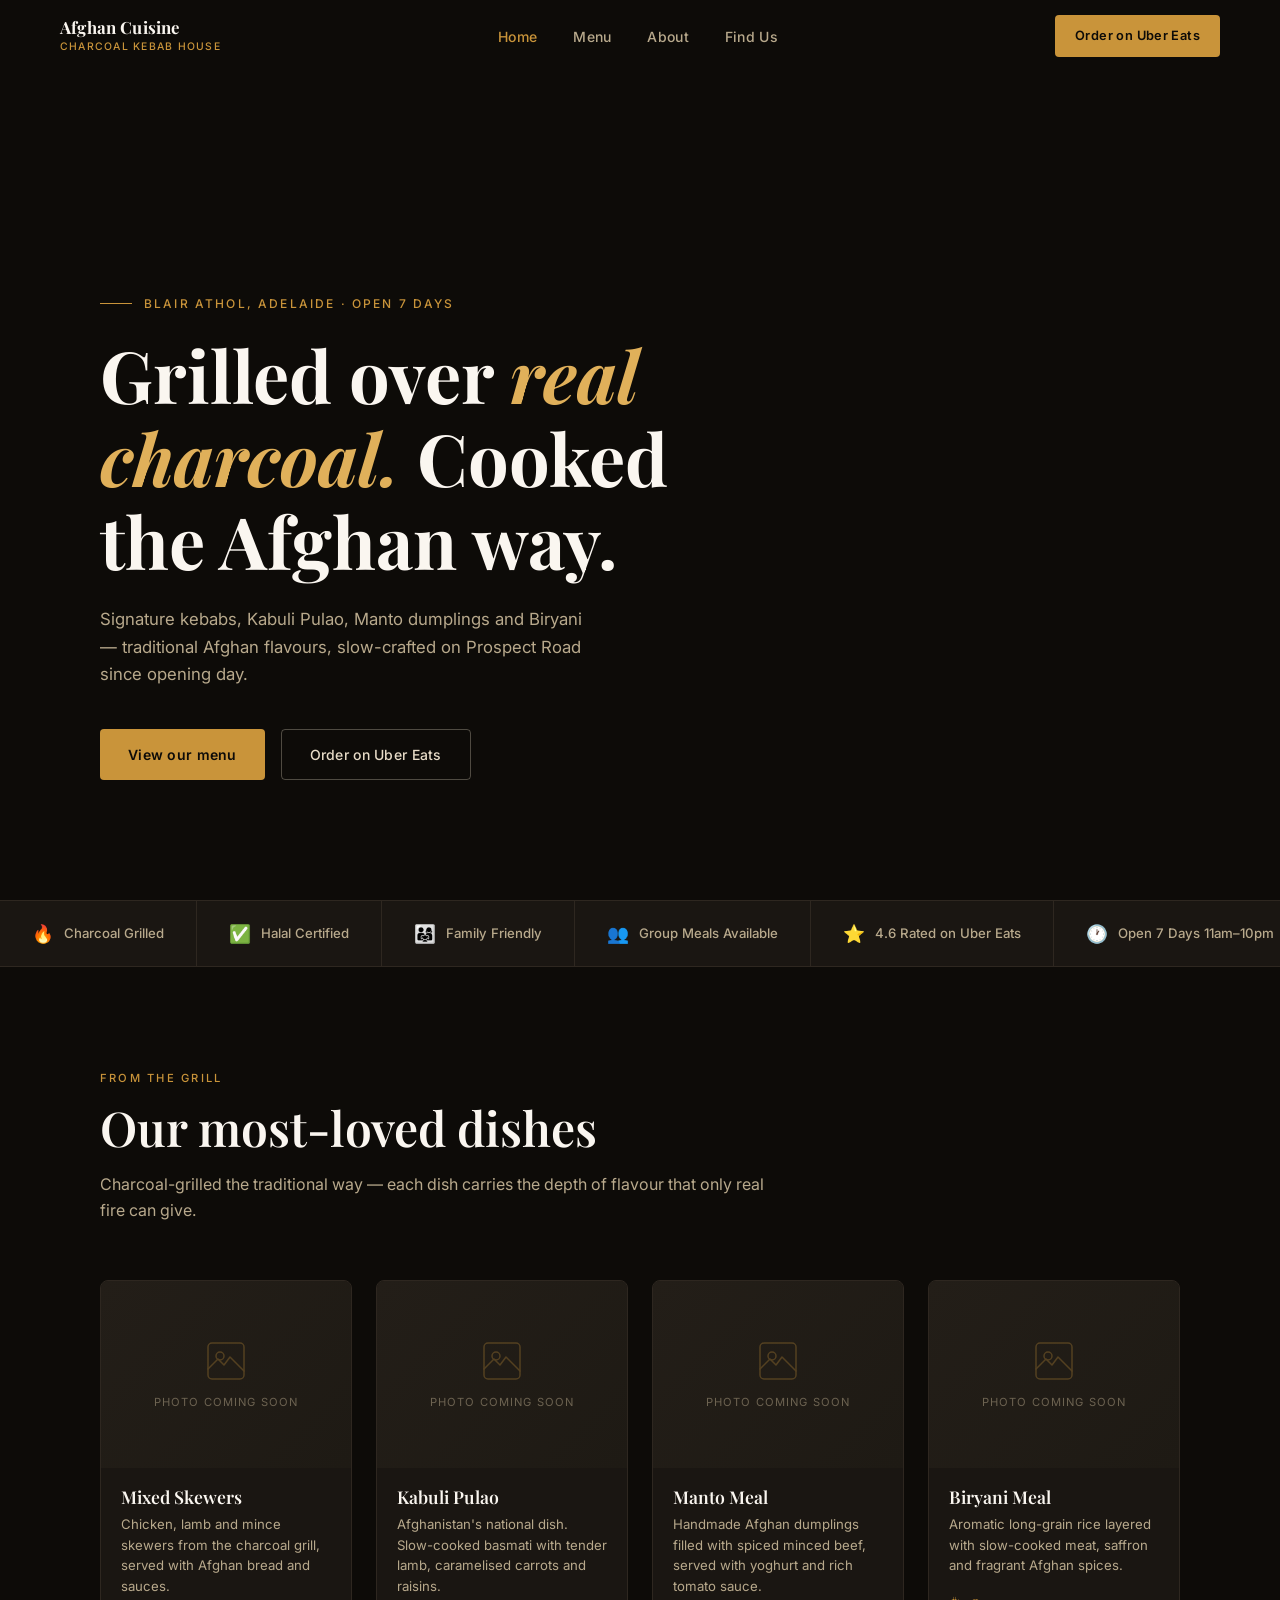
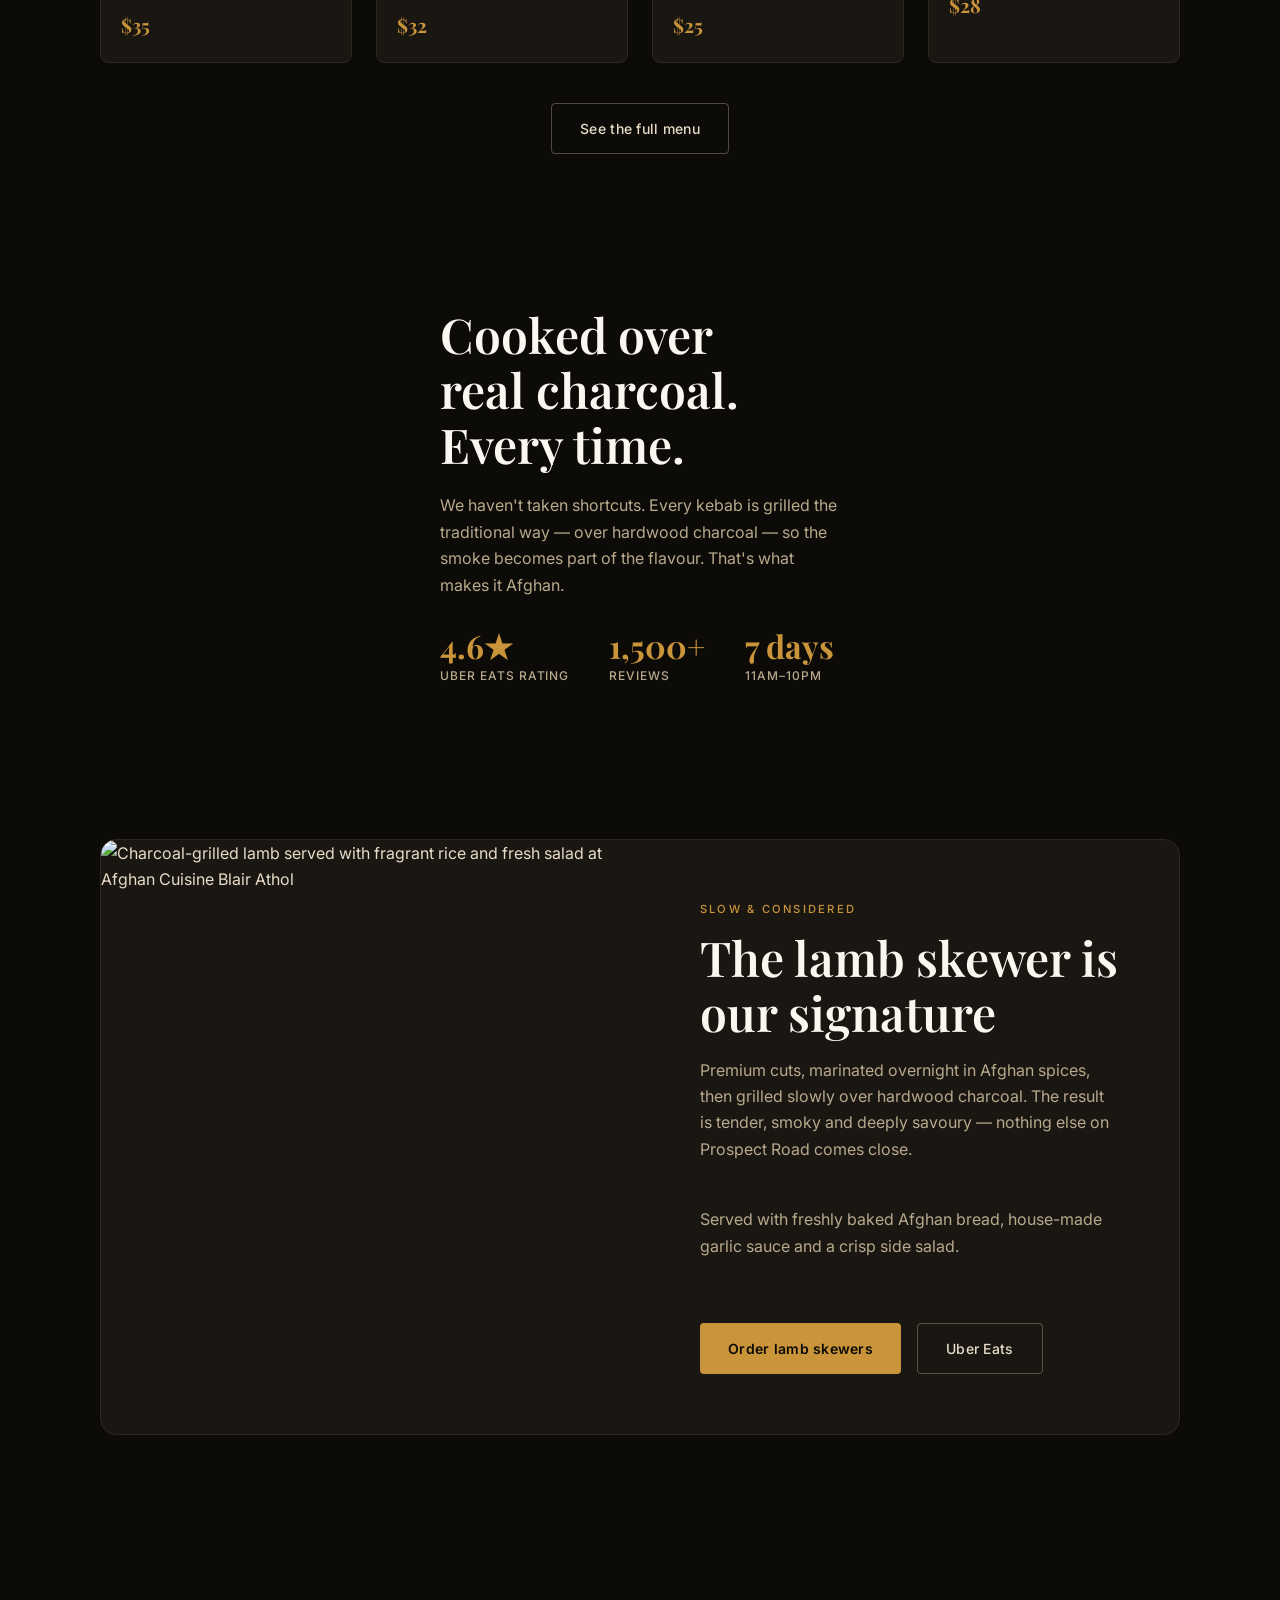
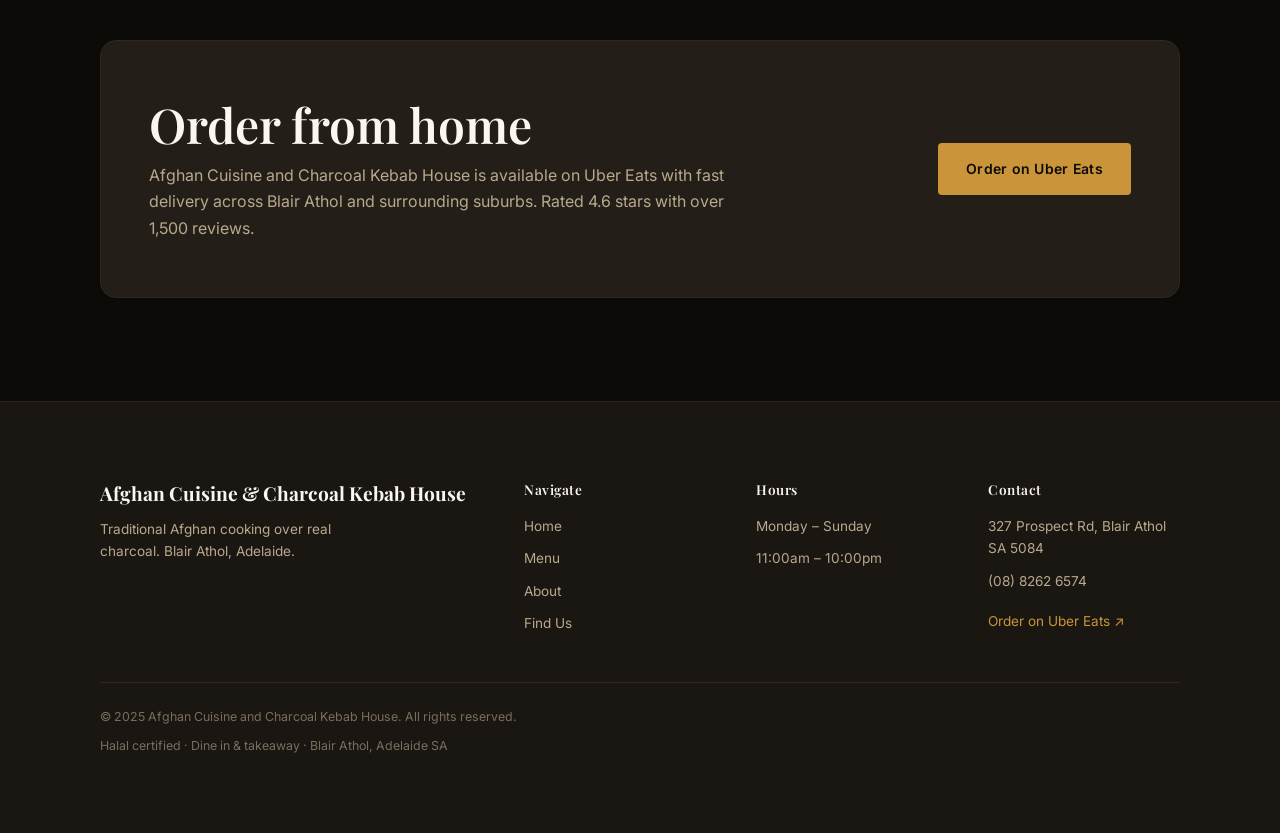
==== index.html @ 82bf2774 "added" ====
<!DOCTYPE html>
<html lang="en">
<head>
  <meta charset="UTF-8">
  <meta name="viewport" content="width=device-width, initial-scale=1, viewport-fit=cover">
  <title>Afghan Cuisine & Charcoal Kebab House | Blair Athol, Adelaide SA</title>
  <meta name="description" content="Authentic Afghan charcoal-grilled kebabs, Kabuli Pulao, Manto dumplings and Biryani in Blair Athol, Adelaide. Dine in, takeaway and Uber Eats. Open 7 days, 11am–10pm.">
  <link rel="canonical" href="https://afghankebabhouse.com.au/">

  <!-- Open Graph -->
  <meta property="og:type" content="website">
  <meta property="og:url" content="https://afghankebabhouse.com.au/">
  <meta property="og:title" content="Afghan Cuisine & Charcoal Kebab House | Blair Athol, Adelaide">
  <meta property="og:description" content="Authentic charcoal-grilled Afghan kebabs, Kabuli Pulao, Manto dumplings and Biryani. Rated 4.6★ on Uber Eats. Open 7 days.">
  <meta property="og:image" content="https://afghankebabhouse.com.au/assets/images/hero1.jpeg">

  <!-- JSON-LD Structured Data -->
  <script type="application/ld+json">
  {
    "@context": "https://schema.org",
    "@type": "Restaurant",
    "name": "Afghan Cuisine and Charcoal Kebab House",
    "address": {
      "@type": "PostalAddress",
      "streetAddress": "327 Prospect Rd",
      "addressLocality": "Blair Athol",
      "addressRegion": "SA",
      "postalCode": "5084",
      "addressCountry": "AU"
    },
    "telephone": "+61882626574",
    "url": "https://afghankebabhouse.com.au/",
    "servesCuisine": "Afghan",
    "priceRange": "$$",
    "openingHoursSpecification": [
      {
        "@type": "OpeningHoursSpecification",
        "dayOfWeek": ["Monday","Tuesday","Wednesday","Thursday","Friday","Saturday","Sunday"],
        "opens": "11:00",
        "closes": "22:00"
      }
    ],
    "menu": "https://afghankebabhouse.com.au/menu.html",
    "hasMenu": "https://afghankebabhouse.com.au/menu.html",
    "aggregateRating": {
      "@type": "AggregateRating",
      "ratingValue": "4.6",
      "reviewCount": "1500",
      "bestRating": "5"
    },
    "sameAs": ["https://www.ubereats.com/au/store/afghan-cuisine-and-charcoal-kebab-house/RWX0s6DjTACkVv3nphXjUA"]
  }
  </script>

  <link rel="stylesheet" href="assets/css/style.css">
  <link rel="icon" href="data:image/svg+xml,<svg xmlns='http://www.w3.org/2000/svg' viewBox='0 0 100 100'><text y='.9em' font-size='90'>🔥</text></svg>">
</head>
<body>

  <!-- Navigation -->
  <nav class="nav" role="navigation" aria-label="Main navigation">
    <a href="index.html" class="nav-logo" aria-label="Afghan Cuisine and Charcoal Kebab House — home">
      <span class="nav-logo-name">Afghan Cuisine</span>
      <span class="nav-logo-tag">Charcoal Kebab House</span>
    </a>
    <ul class="nav-links">
      <li><a href="index.html">Home</a></li>
      <li><a href="menu.html">Menu</a></li>
      <li><a href="about.html">About</a></li>
      <li><a href="contact.html">Find Us</a></li>
    </ul>
    <a href="https://www.ubereats.com/au/store/afghan-cuisine-and-charcoal-kebab-house/RWX0s6DjTACkVv3nphXjUA"
       target="_blank" rel="noopener noreferrer"
       class="nav-order-btn">Order on Uber Eats</a>
    <button class="nav-hamburger" aria-label="Open menu" aria-expanded="false">
      <span></span><span></span><span></span>
    </button>
  </nav>

  <!-- Mobile Menu -->
  <div class="nav-mobile" role="dialog" aria-label="Mobile navigation">
    <a href="index.html">Home</a>
    <a href="menu.html">Menu</a>
    <a href="about.html">About</a>
    <a href="contact.html">Find Us</a>
    <a href="https://www.ubereats.com/au/store/afghan-cuisine-and-charcoal-kebab-house/RWX0s6DjTACkVv3nphXjUA"
       target="_blank" rel="noopener noreferrer"
       class="mobile-order-btn">Order on Uber Eats</a>
  </div>

  <main>

    <!-- Hero -->
    <section class="hero" aria-label="Welcome to Afghan Cuisine and Charcoal Kebab House">
      <div class="hero-bg" role="img" aria-label="Overhead spread of Afghan dishes including kebabs, Kabuli Pulao and bread"></div>
      <div class="hero-overlay"></div>
      <div class="hero-content container">
        <p class="hero-eyebrow">Blair Athol, Adelaide · Open 7 Days</p>
        <h1>Grilled over <em>real charcoal.</em> Cooked the Afghan way.</h1>
        <p class="hero-sub">Signature kebabs, Kabuli Pulao, Manto dumplings and Biryani — traditional Afghan flavours, slow-crafted on Prospect Road since opening day.</p>
        <div class="hero-actions">
          <a href="menu.html" class="btn-primary">View our menu</a>
          <a href="https://www.ubereats.com/au/store/afghan-cuisine-and-charcoal-kebab-house/RWX0s6DjTACkVv3nphXjUA"
             target="_blank" rel="noopener noreferrer"
             class="btn-ghost">Order on Uber Eats</a>
        </div>
      </div>
    </section>

    <!-- Highlights Strip -->
    <div class="highlights" aria-label="Restaurant highlights">
      <div class="highlights-inner">
        <div class="highlight-item"><span class="emoji">🔥</span> Charcoal Grilled</div>
        <div class="highlight-item"><span class="emoji">✅</span> Halal Certified</div>
        <div class="highlight-item"><span class="emoji">👨‍👩‍👧</span> Family Friendly</div>
        <div class="highlight-item"><span class="emoji">👥</span> Group Meals Available</div>
        <div class="highlight-item"><span class="emoji">⭐</span> 4.6 Rated on Uber Eats</div>
        <div class="highlight-item"><span class="emoji">🕐</span> Open 7 Days 11am–10pm</div>
      </div>
    </div>

    <!-- Featured Dishes -->
    <section class="section" aria-labelledby="featured-heading">
      <div class="container">
        <div class="section-header">
          <span class="eyebrow">From the grill</span>
          <h2 id="featured-heading">Our most-loved dishes</h2>
          <p>Charcoal-grilled the traditional way — each dish carries the depth of flavour that only real fire can give.</p>
        </div>
        <div class="featured-grid">

          <article class="dish-card">
            <div class="dish-card-img">
              <img src="assets/images/menu/mixed-skewers.jpg"
                   alt="Mixed skewers of chicken, lamb and mince charcoal-grilled at Afghan Cuisine"
                   loading="lazy"
                   onerror="handleImgError(this)">
            </div>
            <div class="dish-card-body">
              <p class="dish-card-name">Mixed Skewers</p>
              <p class="dish-card-desc">Chicken, lamb and mince skewers from the charcoal grill, served with Afghan bread and sauces.</p>
              <p class="dish-card-price">$35</p>
            </div>
          </article>

          <article class="dish-card">
            <div class="dish-card-img">
              <img src="assets/images/menu/kabuli-pulao.jpg"
                   alt="Kabuli Pulao — Afghanistan's national dish with slow-cooked lamb and basmati rice"
                   loading="lazy"
                   onerror="handleImgError(this)">
            </div>
            <div class="dish-card-body">
              <p class="dish-card-name">Kabuli Pulao</p>
              <p class="dish-card-desc">Afghanistan's national dish. Slow-cooked basmati with tender lamb, caramelised carrots and raisins.</p>
              <p class="dish-card-price">$32</p>
            </div>
          </article>

          <article class="dish-card">
            <div class="dish-card-img">
              <img src="assets/images/menu/manto.jpg"
                   alt="Manto dumplings served with yoghurt and tomato sauce"
                   loading="lazy"
                   onerror="handleImgError(this)">
            </div>
            <div class="dish-card-body">
              <p class="dish-card-name">Manto Meal</p>
              <p class="dish-card-desc">Handmade Afghan dumplings filled with spiced minced beef, served with yoghurt and rich tomato sauce.</p>
              <p class="dish-card-price">$25</p>
            </div>
          </article>

          <article class="dish-card">
            <div class="dish-card-img">
              <img src="assets/images/menu/biryani.jpg"
                   alt="Afghan Biryani with saffron rice and slow-cooked meat"
                   loading="lazy"
                   onerror="handleImgError(this)">
            </div>
            <div class="dish-card-body">
              <p class="dish-card-name">Biryani Meal</p>
              <p class="dish-card-desc">Aromatic long-grain rice layered with slow-cooked meat, saffron and fragrant Afghan spices.</p>
              <p class="dish-card-price">$28</p>
            </div>
          </article>

        </div>

        <div style="margin-top: 40px; display: flex; justify-content: center;">
          <a href="menu.html" class="btn-ghost">See the full menu</a>
        </div>
      </div>
    </section>

    <!-- How We Cook — Charcoal Section -->
    <section class="charcoal-section" aria-labelledby="charcoal-heading">
      <div class="charcoal-bg" role="img" aria-label="Lamb and chicken skewers cooking over a glowing charcoal grill"></div>
      <div class="charcoal-overlay"></div>
      <div class="charcoal-content container">
        <h2 id="charcoal-heading">Cooked over<br>real charcoal.<br>Every time.</h2>
        <p>We haven't taken shortcuts. Every kebab is grilled the traditional way — over hardwood charcoal — so the smoke becomes part of the flavour. That's what makes it Afghan.</p>
        <div class="charcoal-stats">
          <div class="stat">
            <span class="stat-number">4.6★</span>
            <span class="stat-label">Uber Eats rating</span>
          </div>
          <div class="stat">
            <span class="stat-number">1,500+</span>
            <span class="stat-label">reviews</span>
          </div>
          <div class="stat">
            <span class="stat-number">7 days</span>
            <span class="stat-label">11am–10pm</span>
          </div>
        </div>
      </div>
    </section>

    <!-- Lamb Feature -->
    <section class="section" aria-labelledby="lamb-heading">
      <div class="container">
        <div class="lamb-split">
          <div class="lamb-split-img">
            <img src="assets/images/lamb-plate.jpg"
                 alt="Charcoal-grilled lamb served with fragrant rice and fresh salad at Afghan Cuisine Blair Athol"
                 loading="lazy"
                 onerror="handleImgError(this)">
          </div>
          <div class="lamb-split-text">
            <span class="eyebrow" style="font-size:0.7rem; letter-spacing:0.2em; color:var(--gold); text-transform:uppercase; font-weight:500; margin-bottom:12px; display:block;">Slow &amp; considered</span>
            <h2 id="lamb-heading">The lamb skewer is our signature</h2>
            <p>Premium cuts, marinated overnight in Afghan spices, then grilled slowly over hardwood charcoal. The result is tender, smoky and deeply savoury — nothing else on Prospect Road comes close.</p>
            <p style="margin-top: 12px;">Served with freshly baked Afghan bread, house-made garlic sauce and a crisp side salad.</p>
            <div style="margin-top: 32px; display: flex; gap: 16px; flex-wrap: wrap;">
              <a href="menu.html" class="btn-primary">Order lamb skewers</a>
              <a href="https://www.ubereats.com/au/store/afghan-cuisine-and-charcoal-kebab-house/RWX0s6DjTACkVv3nphXjUA"
                 target="_blank" rel="noopener noreferrer"
                 class="btn-ghost">Uber Eats</a>
            </div>
          </div>
        </div>
      </div>
    </section>

    <!-- Uber Eats CTA -->
    <section class="section" aria-label="Order online">
      <div class="container">
        <div class="uber-banner">
          <div class="uber-banner-text">
            <h2>Order from home</h2>
            <p>Afghan Cuisine and Charcoal Kebab House is available on Uber Eats with fast delivery across Blair Athol and surrounding suburbs. Rated 4.6 stars with over 1,500 reviews.</p>
          </div>
          <a href="https://www.ubereats.com/au/store/afghan-cuisine-and-charcoal-kebab-house/RWX0s6DjTACkVv3nphXjUA"
             target="_blank" rel="noopener noreferrer"
             class="btn-primary" style="flex-shrink: 0;">
            Order on Uber Eats
          </a>
        </div>
      </div>
    </section>

  </main>

  <!-- Footer -->
  <footer class="footer">
    <div class="container">
      <div class="footer-grid">
        <div>
          <p class="footer-brand-name">Afghan Cuisine &amp; Charcoal Kebab House</p>
          <p class="footer-brand-desc">Traditional Afghan cooking over real charcoal. Blair Athol, Adelaide.</p>
        </div>
        <div>
          <p class="footer-heading">Navigate</p>
          <ul class="footer-list">
            <li><a href="index.html">Home</a></li>
            <li><a href="menu.html">Menu</a></li>
            <li><a href="about.html">About</a></li>
            <li><a href="contact.html">Find Us</a></li>
          </ul>
        </div>
        <div>
          <p class="footer-heading">Hours</p>
          <ul class="footer-list">
            <li>Monday – Sunday</li>
            <li>11:00am – 10:00pm</li>
          </ul>
        </div>
        <div>
          <p class="footer-heading">Contact</p>
          <ul class="footer-list">
            <li>327 Prospect Rd, Blair Athol SA 5084</li>
            <li><a href="tel:+61882626574">(08) 8262 6574</a></li>
            <li style="margin-top: 8px;"><a href="https://www.ubereats.com/au/store/afghan-cuisine-and-charcoal-kebab-house/RWX0s6DjTACkVv3nphXjUA" target="_blank" rel="noopener noreferrer" style="color: var(--gold);">Order on Uber Eats ↗</a></li>
          </ul>
        </div>
      </div>
      <div class="footer-bottom">
        <p>© 2025 Afghan Cuisine and Charcoal Kebab House. All rights reserved.</p>
        <p>Halal certified · Dine in &amp; takeaway · Blair Athol, Adelaide SA</p>
      </div>
    </div>
  </footer>

  <script src="assets/js/main.js"></script>
</body>
</html>
---- assets/css/style.css ----
/* ============================================================
   Afghan Cuisine & Charcoal Kebab House — Main Stylesheet
   Design: Dark moody premium Afghan aesthetic
   Palette: Slate-black #0D0B08 | Parchment #E8DCC8 | Gold #C9943A | Ember #8B2E12
   Type: Playfair Display (headings) | Inter (body)
   ============================================================ */

@import url('https://fonts.googleapis.com/css2?family=Playfair+Display:ital,wght@0,400;0,600;0,700;1,400;1,600&family=Inter:wght@300;400;500;600&display=swap');

/* ─── Reset & Custom Properties ─── */
*, *::before, *::after {
  box-sizing: border-box;
  margin: 0;
  padding: 0;
}

:root {
  --black:      #0D0B08;
  --charcoal:   #1A1612;
  --surface:    #231E18;
  --border:     #2E2720;
  --parchment:  #E8DCC8;
  --parchment-dim: #B8A98C;
  --gold:       #C9943A;
  --gold-light: #E0B05A;
  --ember:      #8B2E12;
  --white:      #FAF6F0;

  --font-display: 'Playfair Display', Georgia, serif;
  --font-body:    'Inter', system-ui, sans-serif;

  --radius-sm: 4px;
  --radius-md: 8px;
  --radius-lg: 16px;

  --transition: 0.25s ease;
  --max-width: 1200px;
  --section-pad: clamp(60px, 8vw, 120px);
}

html {
  scroll-behavior: smooth;
}

body {
  background-color: var(--black);
  color: var(--parchment);
  font-family: var(--font-body);
  font-weight: 400;
  font-size: 16px;
  line-height: 1.65;
  -webkit-font-smoothing: antialiased;
  overflow-x: hidden;
}

img {
  max-width: 100%;
  display: block;
}

a {
  color: inherit;
  text-decoration: none;
}

/* ─── Typography Scale ─── */
h1, h2, h3, h4 {
  font-family: var(--font-display);
  line-height: 1.15;
  color: var(--white);
}

h1 { font-size: clamp(2.4rem, 6vw, 4.5rem); font-weight: 700; }
h2 { font-size: clamp(1.8rem, 4vw, 3rem);   font-weight: 600; }
h3 { font-size: clamp(1.25rem, 2.5vw, 1.75rem); font-weight: 600; }
h4 { font-size: 1.1rem; font-weight: 600; }

p {
  max-width: 68ch;
  color: var(--parchment-dim);
}

/* ─── Layout Utilities ─── */
.container {
  width: 100%;
  max-width: var(--max-width);
  margin-inline: auto;
  padding-inline: clamp(20px, 5vw, 60px);
}

.section {
  padding-block: var(--section-pad);
}

/* ─── Navigation ─── */
.nav {
  position: fixed;
  top: 0;
  left: 0;
  right: 0;
  z-index: 100;
  padding: 0 clamp(20px, 5vw, 60px);
  display: flex;
  align-items: center;
  justify-content: space-between;
  height: 72px;
  transition: background var(--transition), box-shadow var(--transition);
}

.nav.scrolled {
  background: rgba(13, 11, 8, 0.97);
  box-shadow: 0 1px 0 var(--border);
  backdrop-filter: blur(12px);
}

.nav-logo {
  display: flex;
  flex-direction: column;
  gap: 1px;
}

.nav-logo-name {
  font-family: var(--font-display);
  font-size: 1.05rem;
  font-weight: 700;
  color: var(--white);
  letter-spacing: 0.01em;
  line-height: 1.2;
}

.nav-logo-tag {
  font-size: 0.65rem;
  font-weight: 500;
  color: var(--gold);
  letter-spacing: 0.12em;
  text-transform: uppercase;
}

.nav-links {
  display: none;
  list-style: none;
  gap: 36px;
  align-items: center;
}

.nav-links a {
  font-size: 0.875rem;
  font-weight: 500;
  color: var(--parchment-dim);
  transition: color var(--transition);
  letter-spacing: 0.02em;
}

.nav-links a:hover,
.nav-links a.active {
  color: var(--gold);
}

.nav-order-btn {
  display: none;
  background: var(--gold);
  color: var(--black);
  font-size: 0.8rem;
  font-weight: 600;
  padding: 10px 20px;
  border-radius: var(--radius-sm);
  letter-spacing: 0.03em;
  transition: background var(--transition);
  white-space: nowrap;
}

.nav-order-btn:hover {
  background: var(--gold-light);
}

.nav-hamburger {
  background: none;
  border: none;
  cursor: pointer;
  padding: 8px;
  display: flex;
  flex-direction: column;
  gap: 5px;
}

.nav-hamburger span {
  display: block;
  width: 24px;
  height: 2px;
  background: var(--parchment);
  transition: var(--transition);
}

/* Mobile menu */
.nav-mobile {
  display: none;
  position: fixed;
  inset: 72px 0 0 0;
  background: rgba(13, 11, 8, 0.99);
  z-index: 99;
  padding: 40px clamp(20px, 5vw, 60px);
  flex-direction: column;
  gap: 24px;
}

.nav-mobile.open {
  display: flex;
}

.nav-mobile a {
  font-family: var(--font-display);
  font-size: 2rem;
  font-weight: 600;
  color: var(--parchment);
  transition: color var(--transition);
}

.nav-mobile a:hover {
  color: var(--gold);
}

.nav-mobile .mobile-order-btn {
  display: inline-block;
  margin-top: 16px;
  background: var(--gold);
  color: var(--black);
  font-family: var(--font-body);
  font-size: 0.9rem;
  font-weight: 600;
  padding: 14px 28px;
  border-radius: var(--radius-sm);
  text-align: center;
}

@media (min-width: 768px) {
  .nav-links { display: flex; }
  .nav-order-btn { display: inline-block; }
  .nav-hamburger { display: none; }
}

/* ─── Hero ─── */
.hero {
  position: relative;
  min-height: 100svh;
  display: flex;
  align-items: flex-end;
  overflow: hidden;
}

.hero-bg {
  position: absolute;
  inset: 0;
  background-image: url('../images/hero1.jpeg');
  background-size: cover;
  background-position: center;
  transform: scale(1.05);
  transition: transform 8s ease;
}

.hero.loaded .hero-bg {
  transform: scale(1);
}

.hero-overlay {
  position: absolute;
  inset: 0;
  background: linear-gradient(
    to top,
    rgba(13, 11, 8, 0.92) 0%,
    rgba(13, 11, 8, 0.55) 45%,
    rgba(13, 11, 8, 0.2) 100%
  );
}

.hero-content {
  position: relative;
  z-index: 2;
  padding: clamp(60px, 10vw, 120px) clamp(20px, 5vw, 60px);
  max-width: var(--max-width);
  width: 100%;
  margin-inline: auto;
}

.hero-eyebrow {
  font-size: 0.75rem;
  font-weight: 500;
  letter-spacing: 0.18em;
  color: var(--gold);
  text-transform: uppercase;
  margin-bottom: 20px;
  display: flex;
  align-items: center;
  gap: 12px;
}

.hero-eyebrow::before {
  content: '';
  display: block;
  width: 32px;
  height: 1px;
  background: var(--gold);
}

.hero h1 {
  max-width: 14ch;
  margin-bottom: 24px;
}

.hero h1 em {
  font-style: italic;
  color: var(--gold-light);
}

.hero-sub {
  font-size: 1.05rem;
  color: var(--parchment-dim);
  max-width: 44ch;
  margin-bottom: 40px;
}

.hero-actions {
  display: flex;
  flex-wrap: wrap;
  gap: 16px;
  align-items: center;
}

/* ─── Buttons ─── */
.btn-primary {
  display: inline-flex;
  align-items: center;
  gap: 8px;
  background: var(--gold);
  color: var(--black);
  font-family: var(--font-body);
  font-size: 0.875rem;
  font-weight: 600;
  padding: 14px 28px;
  border-radius: var(--radius-sm);
  min-height: 48px;
  transition: background var(--transition), transform 0.15s ease;
  letter-spacing: 0.02em;
  border: none;
  cursor: pointer;
}

.btn-primary:hover {
  background: var(--gold-light);
  transform: translateY(-1px);
}

.btn-ghost {
  display: inline-flex;
  align-items: center;
  gap: 8px;
  background: transparent;
  color: var(--parchment);
  font-family: var(--font-body);
  font-size: 0.875rem;
  font-weight: 500;
  padding: 13px 28px;
  border-radius: var(--radius-sm);
  border: 1px solid rgba(232, 220, 200, 0.3);
  min-height: 48px;
  transition: border-color var(--transition), color var(--transition);
  letter-spacing: 0.02em;
  cursor: pointer;
}

.btn-ghost:hover {
  border-color: var(--gold);
  color: var(--gold);
}

/* ─── Highlights Strip ─── */
.highlights {
  background: var(--charcoal);
  border-top: 1px solid var(--border);
  border-bottom: 1px solid var(--border);
  overflow: hidden;
}

.highlights-inner {
  display: flex;
  overflow-x: auto;
  scrollbar-width: none;
  gap: 0;
}

.highlights-inner::-webkit-scrollbar { display: none; }

.highlight-item {
  flex: 0 0 auto;
  display: flex;
  align-items: center;
  gap: 10px;
  padding: 18px 32px;
  font-size: 0.825rem;
  font-weight: 500;
  color: var(--parchment-dim);
  border-right: 1px solid var(--border);
  white-space: nowrap;
}

.highlight-item:last-child { border-right: none; }

.highlight-item .emoji { font-size: 1.1rem; }

/* ─── Featured Section ─── */
.featured-grid {
  display: grid;
  gap: 24px;
  grid-template-columns: 1fr;
}

.section-header {
  margin-bottom: clamp(32px, 5vw, 56px);
}

.section-header .eyebrow {
  font-size: 0.7rem;
  letter-spacing: 0.2em;
  color: var(--gold);
  text-transform: uppercase;
  font-weight: 500;
  margin-bottom: 12px;
  display: block;
}

.section-header h2 {
  margin-bottom: 16px;
}

.section-header p {
  font-size: 1rem;
}

@media (min-width: 640px) {
  .featured-grid { grid-template-columns: 1fr 1fr; }
}

@media (min-width: 1024px) {
  .featured-grid { grid-template-columns: repeat(4, 1fr); }
}

/* ─── Dish Card ─── */
.dish-card {
  background: var(--charcoal);
  border: 1px solid var(--border);
  border-radius: var(--radius-md);
  overflow: hidden;
  transition: transform var(--transition), border-color var(--transition);
}

.dish-card:hover {
  transform: translateY(-3px);
  border-color: rgba(201, 148, 58, 0.4);
}

.dish-card-img {
  aspect-ratio: 4/3;
  overflow: hidden;
  background: var(--surface);
  position: relative;
}

.dish-card-img img {
  width: 100%;
  height: 100%;
  object-fit: cover;
  transition: transform 0.4s ease;
}

.dish-card:hover .dish-card-img img {
  transform: scale(1.04);
}

.dish-card-placeholder {
  width: 100%;
  height: 100%;
  display: flex;
  flex-direction: column;
  align-items: center;
  justify-content: center;
  gap: 8px;
  background: linear-gradient(135deg, var(--surface) 0%, #1e1a14 100%);
}

.dish-card-placeholder svg {
  opacity: 0.3;
}

.dish-card-placeholder span {
  font-size: 0.7rem;
  color: var(--parchment-dim);
  opacity: 0.5;
  letter-spacing: 0.1em;
  text-transform: uppercase;
}

.dish-card-body {
  padding: 18px 20px 20px;
}

.dish-card-name {
  font-family: var(--font-display);
  font-size: 1.1rem;
  font-weight: 600;
  color: var(--white);
  margin-bottom: 6px;
  line-height: 1.25;
}

.dish-card-desc {
  font-size: 0.825rem;
  color: var(--parchment-dim);
  line-height: 1.55;
  margin-bottom: 14px;
  max-width: none;
}

.dish-card-price {
  font-family: var(--font-display);
  font-size: 1.2rem;
  font-weight: 700;
  color: var(--gold);
}

/* ─── Charcoal / How We Cook Section ─── */
.charcoal-section {
  position: relative;
  overflow: hidden;
  min-height: 480px;
  display: flex;
  align-items: center;
}

.charcoal-bg {
  position: absolute;
  inset: 0;
  background-image: url('../images/kebabs-charcoal.jpg');
  background-size: cover;
  background-position: center 30%;
}

.charcoal-overlay {
  position: absolute;
  inset: 0;
  background: linear-gradient(
    to right,
    rgba(13, 11, 8, 0.94) 0%,
    rgba(13, 11, 8, 0.75) 50%,
    rgba(13, 11, 8, 0.2) 100%
  );
}

.charcoal-content {
  position: relative;
  z-index: 2;
  max-width: 520px;
}

.charcoal-content h2 {
  margin-bottom: 20px;
}

.charcoal-content p {
  margin-bottom: 32px;
  font-size: 1rem;
}

.charcoal-stats {
  display: flex;
  gap: 40px;
  flex-wrap: wrap;
}

.stat {
  display: flex;
  flex-direction: column;
  gap: 4px;
}

.stat-number {
  font-family: var(--font-display);
  font-size: 2rem;
  font-weight: 700;
  color: var(--gold);
  line-height: 1;
}

.stat-label {
  font-size: 0.75rem;
  color: var(--parchment-dim);
  letter-spacing: 0.08em;
  text-transform: uppercase;
  font-weight: 500;
}

/* ─── Lamb Feature / Split ─── */
.lamb-split {
  display: grid;
  gap: 0;
  grid-template-columns: 1fr;
  background: var(--charcoal);
  border: 1px solid var(--border);
  border-radius: var(--radius-lg);
  overflow: hidden;
}

.lamb-split-img {
  aspect-ratio: 16/9;
  overflow: hidden;
}

.lamb-split-img img {
  width: 100%;
  height: 100%;
  object-fit: cover;
}

.lamb-split-text {
  padding: clamp(32px, 5vw, 60px);
  display: flex;
  flex-direction: column;
  justify-content: center;
}

.lamb-split-text h2 {
  margin-bottom: 16px;
}

.lamb-split-text p {
  margin-bottom: 32px;
  font-size: 1rem;
}

@media (min-width: 900px) {
  .lamb-split {
    grid-template-columns: 1fr 1fr;
  }
  .lamb-split-img {
    aspect-ratio: auto;
    min-height: 480px;
  }
}

/* ─── Uber Eats CTA Banner ─── */
.uber-banner {
  background: var(--surface);
  border: 1px solid var(--border);
  border-radius: var(--radius-lg);
  padding: clamp(32px, 5vw, 56px) clamp(24px, 4vw, 48px);
  display: flex;
  flex-direction: column;
  align-items: flex-start;
  gap: 24px;
}

.uber-banner-text h2 {
  margin-bottom: 10px;
}

.uber-banner-text p {
  font-size: 1rem;
}

@media (min-width: 768px) {
  .uber-banner {
    flex-direction: row;
    align-items: center;
    justify-content: space-between;
  }
  .uber-banner-text {
    max-width: 60%;
  }
}

/* ─── Footer ─── */
.footer {
  background: var(--charcoal);
  border-top: 1px solid var(--border);
  padding-block: clamp(48px, 6vw, 80px);
}

.footer-grid {
  display: grid;
  gap: 40px;
  grid-template-columns: 1fr;
}

.footer-brand-name {
  font-family: var(--font-display);
  font-size: 1.2rem;
  font-weight: 700;
  color: var(--white);
  margin-bottom: 8px;
}

.footer-brand-desc {
  font-size: 0.85rem;
  color: var(--parchment-dim);
  max-width: 28ch;
}

.footer-heading {
  font-family: var(--font-display);
  font-size: 0.85rem;
  font-weight: 600;
  color: var(--white);
  margin-bottom: 14px;
  letter-spacing: 0.04em;
}

.footer-list {
  list-style: none;
  display: flex;
  flex-direction: column;
  gap: 10px;
}

.footer-list a,
.footer-list li {
  font-size: 0.85rem;
  color: var(--parchment-dim);
  transition: color var(--transition);
}

.footer-list a:hover {
  color: var(--gold);
}

.footer-bottom {
  margin-top: 48px;
  padding-top: 24px;
  border-top: 1px solid var(--border);
  display: flex;
  flex-direction: column;
  gap: 8px;
}

.footer-bottom p {
  font-size: 0.775rem;
  color: var(--parchment-dim);
  opacity: 0.6;
  max-width: none;
}

@media (min-width: 640px) {
  .footer-grid { grid-template-columns: 1fr 1fr; }
}

@media (min-width: 1024px) {
  .footer-grid { grid-template-columns: 2fr 1fr 1fr 1fr; }
}

/* ─── Menu Page ─── */
.menu-hero {
  padding-top: 72px;
  min-height: 260px;
  background: var(--charcoal);
  border-bottom: 1px solid var(--border);
  display: flex;
  align-items: flex-end;
}

.menu-hero-content {
  padding-bottom: 40px;
}

.menu-hero-content .eyebrow {
  display: block;
  font-size: 0.7rem;
  letter-spacing: 0.2em;
  color: var(--gold);
  text-transform: uppercase;
  font-weight: 500;
  margin-bottom: 10px;
}

/* Tab bar */
.tab-bar {
  background: var(--charcoal);
  border-bottom: 1px solid var(--border);
  position: sticky;
  top: 72px;
  z-index: 50;
}

.tab-bar-inner {
  display: flex;
  overflow-x: auto;
  scrollbar-width: none;
  gap: 0;
}

.tab-bar-inner::-webkit-scrollbar { display: none; }

.tab-btn {
  flex: 0 0 auto;
  padding: 16px 24px;
  font-family: var(--font-body);
  font-size: 0.85rem;
  font-weight: 500;
  color: var(--parchment-dim);
  background: none;
  border: none;
  border-bottom: 2px solid transparent;
  cursor: pointer;
  transition: color var(--transition), border-color var(--transition);
  white-space: nowrap;
  min-height: 52px;
}

.tab-btn:hover {
  color: var(--parchment);
}

.tab-btn.active {
  color: var(--gold);
  border-bottom-color: var(--gold);
}

/* Menu grid */
.menu-section {
  padding-block: clamp(40px, 6vw, 80px);
}

.menu-category {
  display: none;
}

.menu-category.active {
  display: block;
}

.menu-category-header {
  margin-bottom: 32px;
}

.menu-category-header h2 {
  font-size: clamp(1.6rem, 3vw, 2.2rem);
  margin-bottom: 8px;
}

.menu-category-header p {
  font-size: 0.9rem;
}

.menu-grid {
  display: grid;
  gap: 20px;
  grid-template-columns: 1fr;
}

@media (min-width: 640px) {
  .menu-grid { grid-template-columns: 1fr 1fr; }
}

@media (min-width: 1024px) {
  .menu-grid { grid-template-columns: repeat(3, 1fr); }
}

/* ─── About Page ─── */
.about-hero {
  padding-top: 72px;
  position: relative;
  min-height: 480px;
  display: flex;
  align-items: flex-end;
  overflow: hidden;
}

.about-hero-bg {
  position: absolute;
  inset: 0;
  background-image: url('../images/restaurant-interior.jpg');
  background-size: cover;
  background-position: center;
}

.about-hero-overlay {
  position: absolute;
  inset: 0;
  background: linear-gradient(to top, rgba(13,11,8,0.95) 0%, rgba(13,11,8,0.4) 100%);
}

.about-hero-content {
  position: relative;
  z-index: 2;
  padding-bottom: 60px;
}

.about-content {
  display: grid;
  gap: clamp(40px, 6vw, 80px);
  grid-template-columns: 1fr;
}

.about-lead {
  font-family: var(--font-display);
  font-size: clamp(1.2rem, 2.5vw, 1.6rem);
  font-style: italic;
  color: var(--parchment);
  max-width: 52ch;
  line-height: 1.5;
  margin-bottom: 24px;
}

.about-body p {
  font-size: 1rem;
  margin-bottom: 20px;
  max-width: 64ch;
}

.about-badges {
  display: flex;
  flex-wrap: wrap;
  gap: 12px;
  margin-top: 32px;
}

.badge {
  background: var(--surface);
  border: 1px solid var(--border);
  border-radius: 100px;
  padding: 8px 18px;
  font-size: 0.8rem;
  font-weight: 500;
  color: var(--parchment-dim);
}

.about-sidebar {
  background: var(--charcoal);
  border: 1px solid var(--border);
  border-radius: var(--radius-lg);
  padding: clamp(24px, 4vw, 40px);
  height: fit-content;
}

.about-sidebar h3 {
  font-size: 1.15rem;
  margin-bottom: 20px;
  padding-bottom: 16px;
  border-bottom: 1px solid var(--border);
}

.about-detail {
  display: flex;
  flex-direction: column;
  gap: 16px;
}

.about-detail-item {
  display: flex;
  gap: 14px;
}

.about-detail-icon {
  flex: 0 0 20px;
  color: var(--gold);
  margin-top: 2px;
}

.about-detail-text strong {
  display: block;
  font-size: 0.8rem;
  font-weight: 600;
  color: var(--white);
  margin-bottom: 2px;
  letter-spacing: 0.05em;
  text-transform: uppercase;
}

.about-detail-text span {
  font-size: 0.875rem;
  color: var(--parchment-dim);
}

@media (min-width: 900px) {
  .about-content { grid-template-columns: 3fr 2fr; }
}

/* ─── Contact Page ─── */
.contact-grid {
  display: grid;
  gap: clamp(40px, 6vw, 80px);
  grid-template-columns: 1fr;
}

.contact-info h2 {
  margin-bottom: 24px;
}

.contact-detail-list {
  display: flex;
  flex-direction: column;
  gap: 28px;
  margin-bottom: 40px;
}

.contact-detail {
  display: flex;
  gap: 16px;
}

.contact-detail-icon {
  flex: 0 0 44px;
  height: 44px;
  background: var(--surface);
  border: 1px solid var(--border);
  border-radius: var(--radius-md);
  display: flex;
  align-items: center;
  justify-content: center;
  color: var(--gold);
}

.contact-detail-body strong {
  display: block;
  font-size: 0.8rem;
  font-weight: 600;
  color: var(--parchment-dim);
  letter-spacing: 0.08em;
  text-transform: uppercase;
  margin-bottom: 4px;
}

.contact-detail-body p,
.contact-detail-body a {
  font-size: 1rem;
  color: var(--white);
  max-width: none;
  transition: color var(--transition);
}

.contact-detail-body a:hover {
  color: var(--gold);
}

.map-container {
  border-radius: var(--radius-lg);
  overflow: hidden;
  border: 1px solid var(--border);
  aspect-ratio: 16/10;
}

.map-container iframe {
  width: 100%;
  height: 100%;
  display: block;
}

.hours-table {
  width: 100%;
  border-collapse: collapse;
  margin-top: 8px;
}

.hours-table td {
  padding: 6px 0;
  font-size: 0.875rem;
  color: var(--parchment-dim);
  border-bottom: 1px solid rgba(46, 39, 32, 0.5);
}

.hours-table td:first-child {
  color: var(--white);
  font-weight: 500;
  padding-right: 24px;
}

@media (min-width: 900px) {
  .contact-grid { grid-template-columns: 1fr 1fr; }
}

/* ─── Loading state ─── */
.menu-loading {
  text-align: center;
  padding: 60px 20px;
  color: var(--parchment-dim);
  font-size: 0.9rem;
}

/* ─── Scrollbar ─── */
::-webkit-scrollbar { width: 6px; }
::-webkit-scrollbar-track { background: var(--black); }
::-webkit-scrollbar-thumb { background: var(--border); border-radius: 3px; }

/* ─── Focus ─── */
:focus-visible {
  outline: 2px solid var(--gold);
  outline-offset: 3px;
  border-radius: 2px;
}

/* ─── Reduced motion ─── */
@media (prefers-reduced-motion: reduce) {
  *, *::before, *::after {
    animation-duration: 0.01ms !important;
    transition-duration: 0.01ms !important;
  }
  .hero-bg { transform: scale(1); }
}
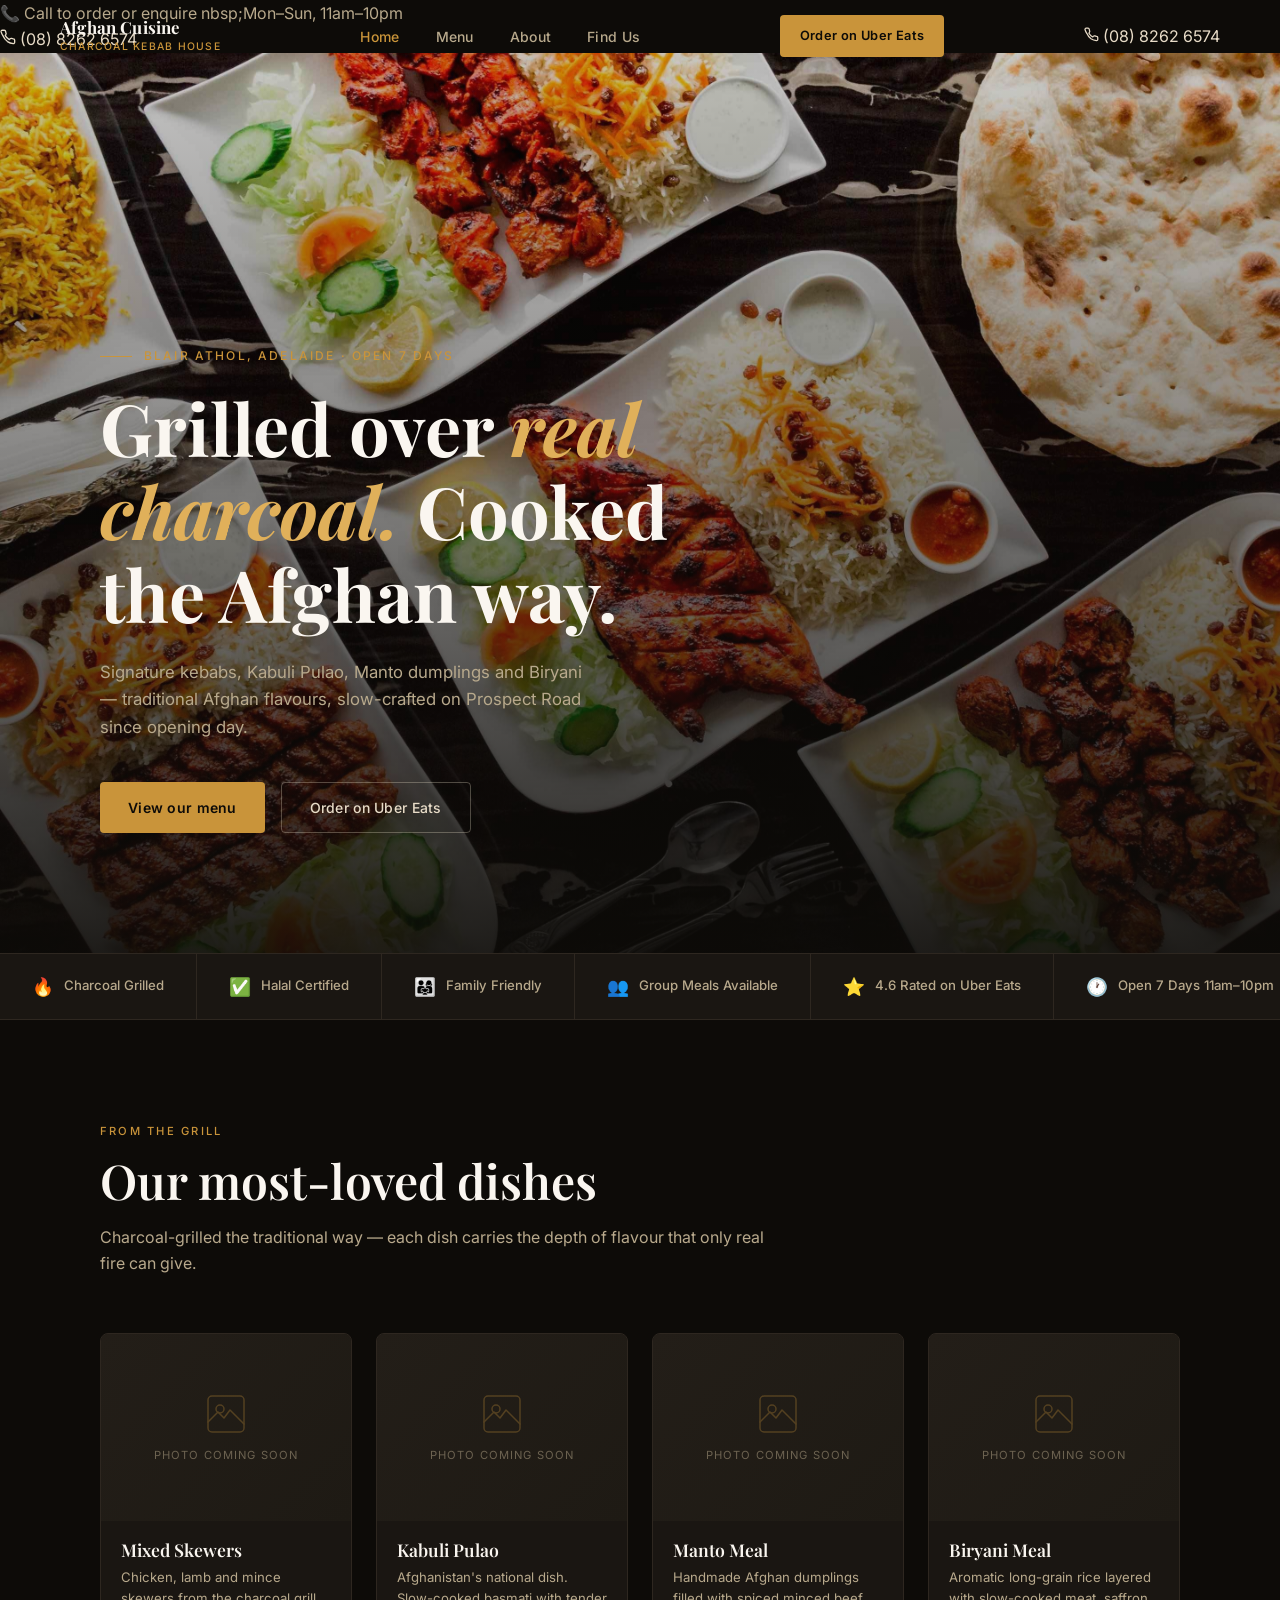
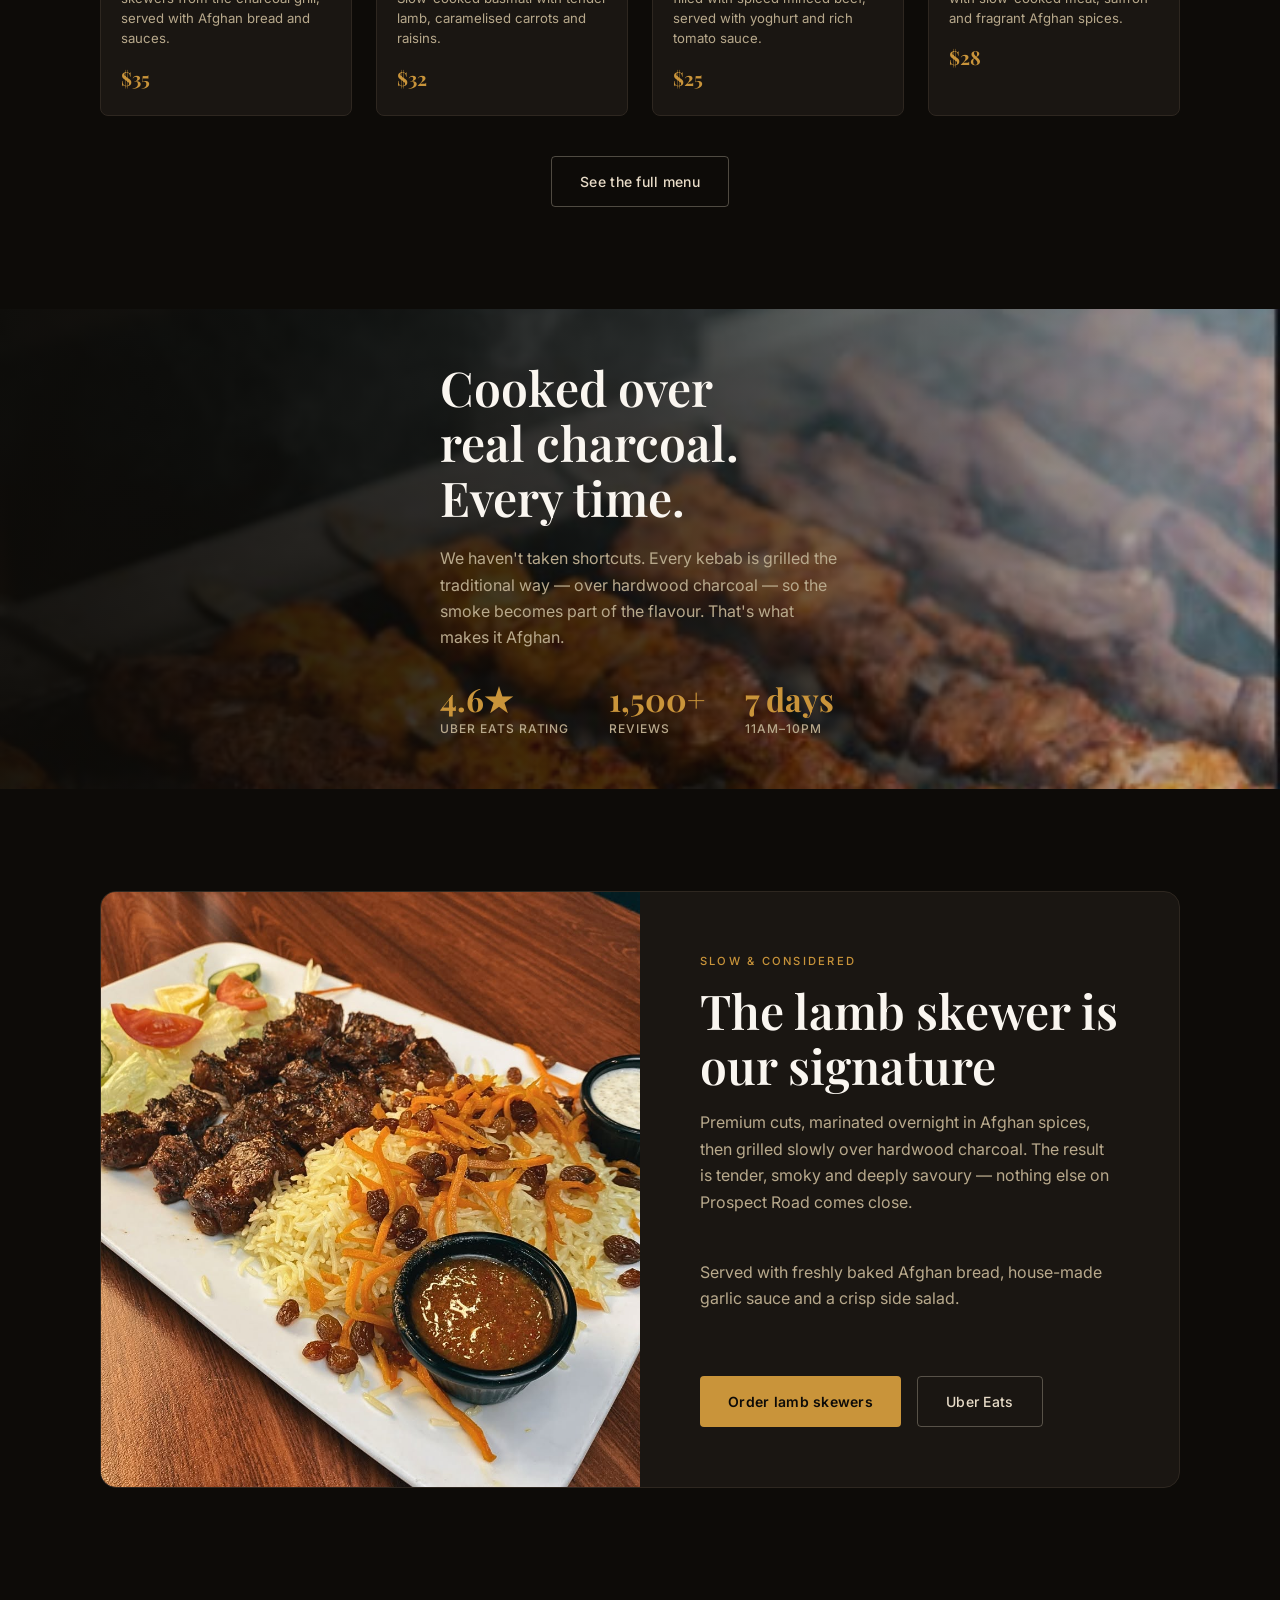
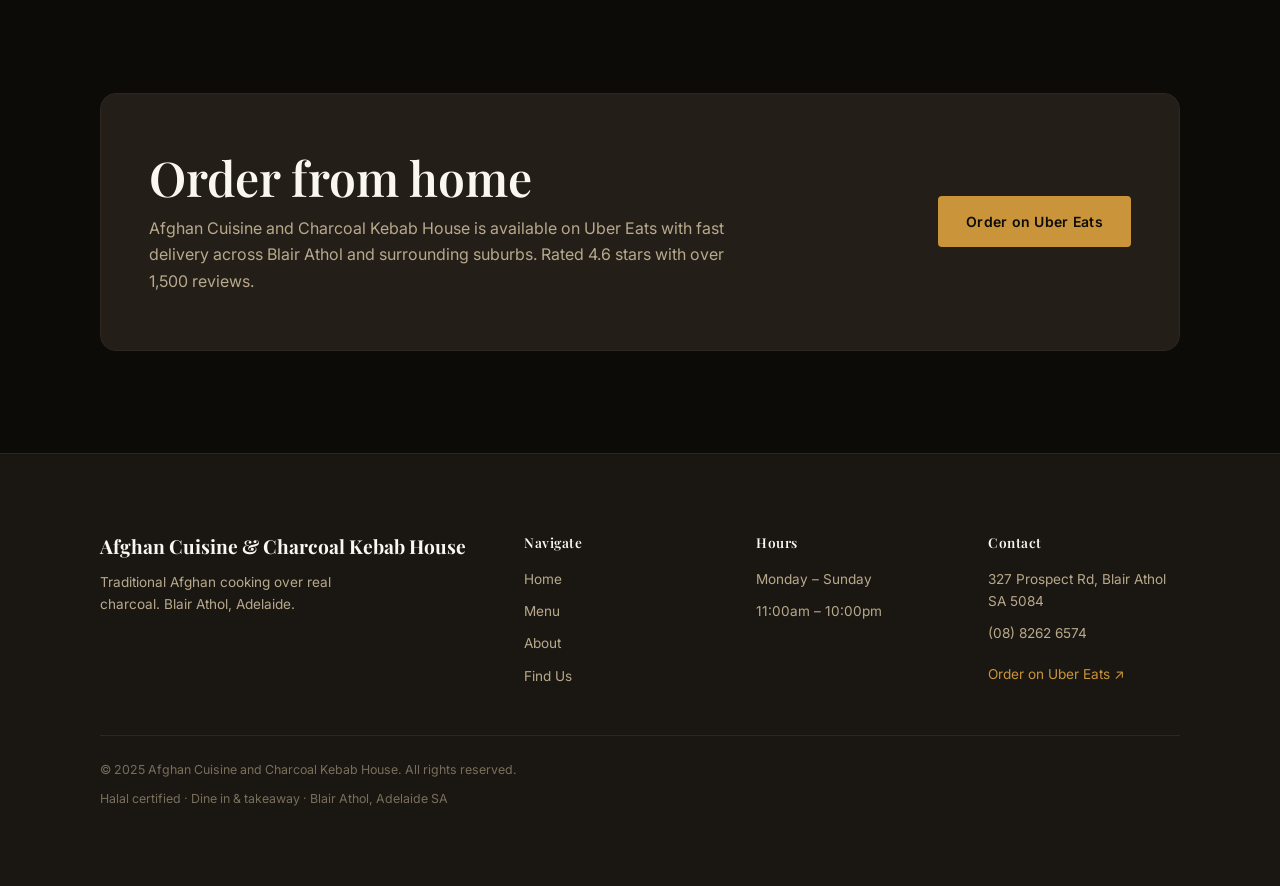
==== commit 1a9984d5: "changed index and added menu pics" ====
--- a/index.html
+++ b/index.html
@@ -72,6 +72,10 @@
     <a href="https://www.ubereats.com/au/store/afghan-cuisine-and-charcoal-kebab-house/RWX0s6DjTACkVv3nphXjUA"
        target="_blank" rel="noopener noreferrer"
        class="nav-order-btn">Order on Uber Eats</a>
+    <a href="tel:+61882626574" class="nav-phone" aria-label="Call us">
+      <svg width="15" height="15" viewBox="0 0 24 24" fill="none" stroke="currentColor" stroke-width="2" stroke-linecap="round" stroke-linejoin="round"><path d="M22 16.92v3a2 2 0 0 1-2.18 2 19.79 19.79 0 0 1-8.63-3.07A19.5 19.5 0 0 1 4.69 10.5 19.79 19.79 0 0 1 1.58 4a2 2 0 0 1 1.82-2.18h3a2 2 0 0 1 2 1.72 12.84 12.84 0 0 0 .7 2.81 2 2 0 0 1-.45 2.11L7.91 9.91a16 16 0 0 0 6 6l1.27-1.27a2 2 0 0 1 2.11-.45 12.84 12.84 0 0 0 2.81.7A2 2 0 0 1 22 16.92z"/></svg>
+      (08) 8262 6574
+    </a>
     <button class="nav-hamburger" aria-label="Open menu" aria-expanded="false">
       <span></span><span></span><span></span>
     </button>
@@ -90,7 +94,16 @@
 
   <main>
 
-    <!-- Hero -->
+    <!-- Call Bar -->
+  <div class="call-bar" role="complementary" aria-label="Contact us">
+    <p class="call-bar-text">📞 Call to order or enquire   <!-- Hero -->nbsp;<span>Mon–Sun, 11am–10pm</span></p>
+    <a href="tel:+61882626574" class="call-bar-btn">
+      <svg width="16" height="16" viewBox="0 0 24 24" fill="none" stroke="currentColor" stroke-width="2" stroke-linecap="round" stroke-linejoin="round"><path d="M22 16.92v3a2 2 0 0 1-2.18 2 19.79 19.79 0 0 1-8.63-3.07A19.5 19.5 0 0 1 4.69 10.5 19.79 19.79 0 0 1 1.58 4a2 2 0 0 1 1.82-2.18h3a2 2 0 0 1 2 1.72 12.84 12.84 0 0 0 .7 2.81 2 2 0 0 1-.45 2.11L7.91 9.91a16 16 0 0 0 6 6l1.27-1.27a2 2 0 0 1 2.11-.45 12.84 12.84 0 0 0 2.81.7A2 2 0 0 1 22 16.92z"/></svg>
+      (08) 8262 6574
+    </a>
+  </div>
+
+  <!-- Hero -->
     <section class="hero" aria-label="Welcome to Afghan Cuisine and Charcoal Kebab House">
       <div class="hero-bg" role="img" aria-label="Overhead spread of Afghan dishes including kebabs, Kabuli Pulao and bread"></div>
       <div class="hero-overlay"></div>
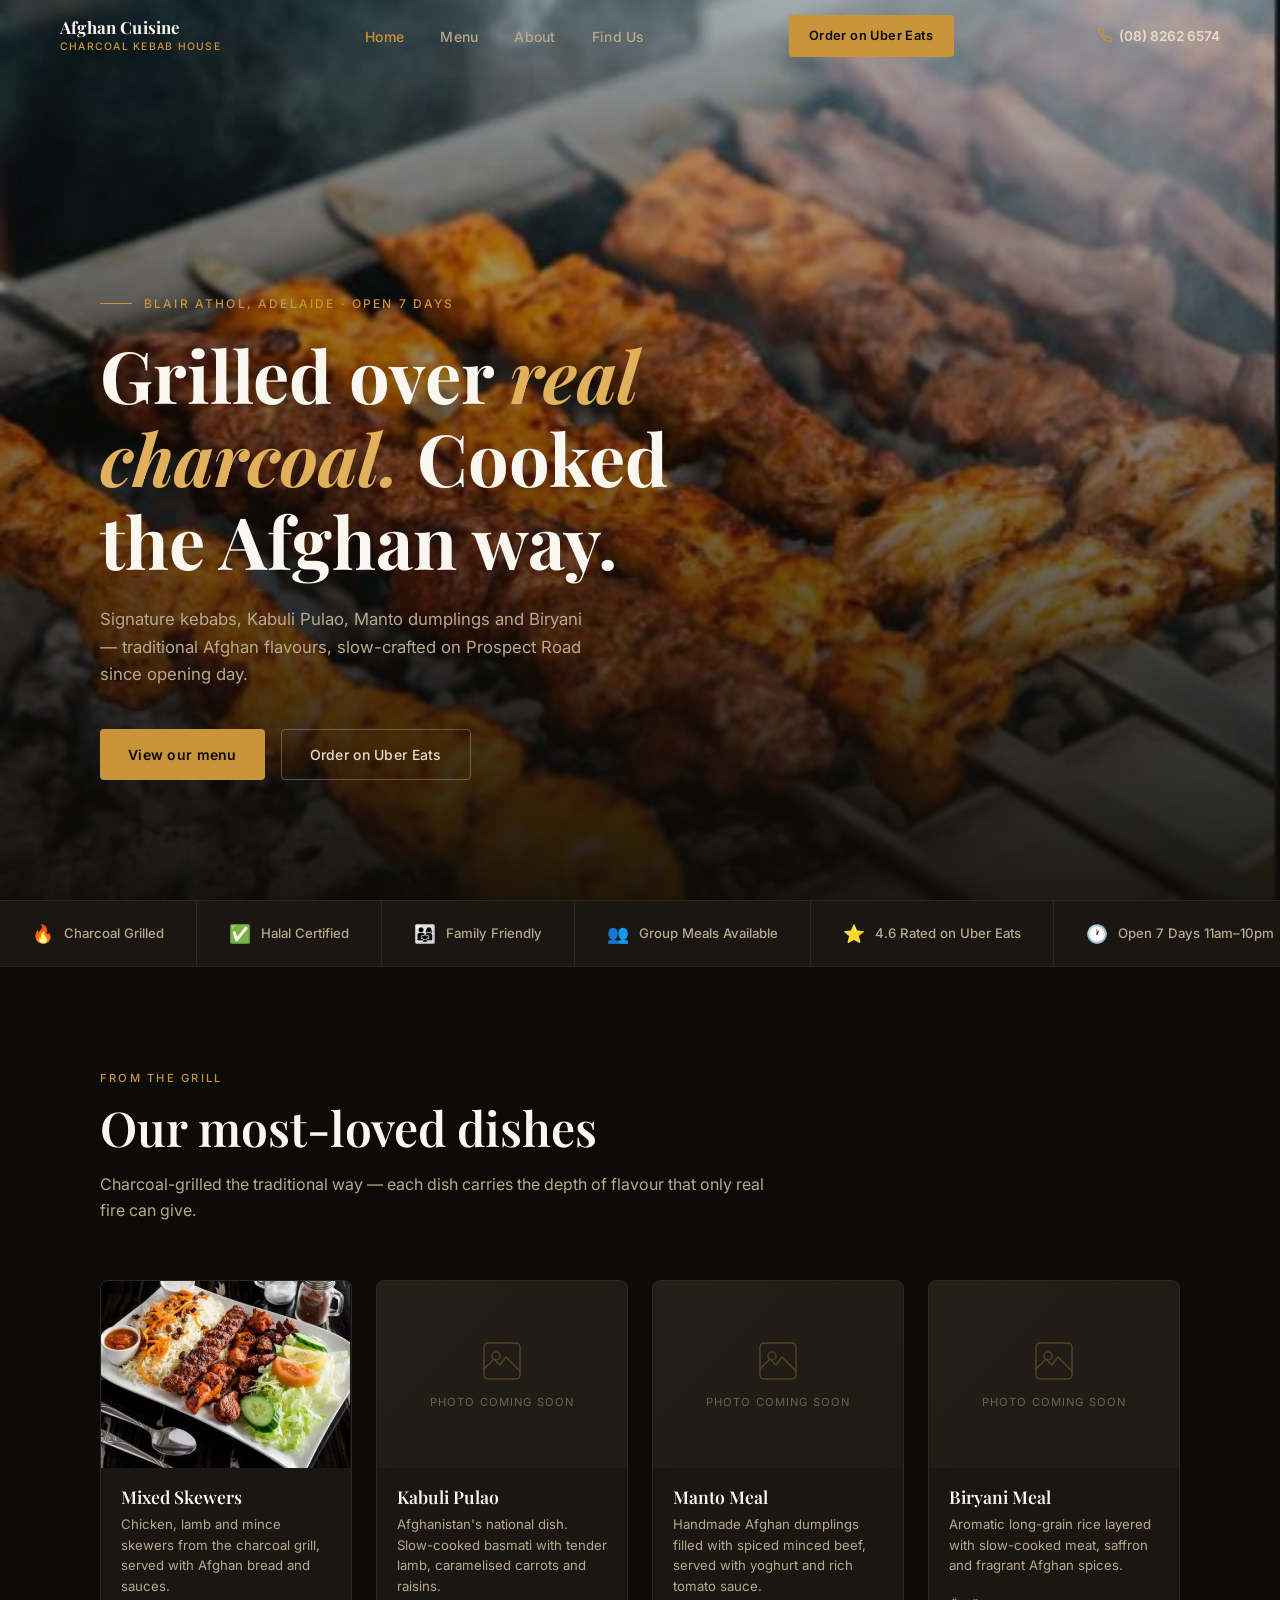
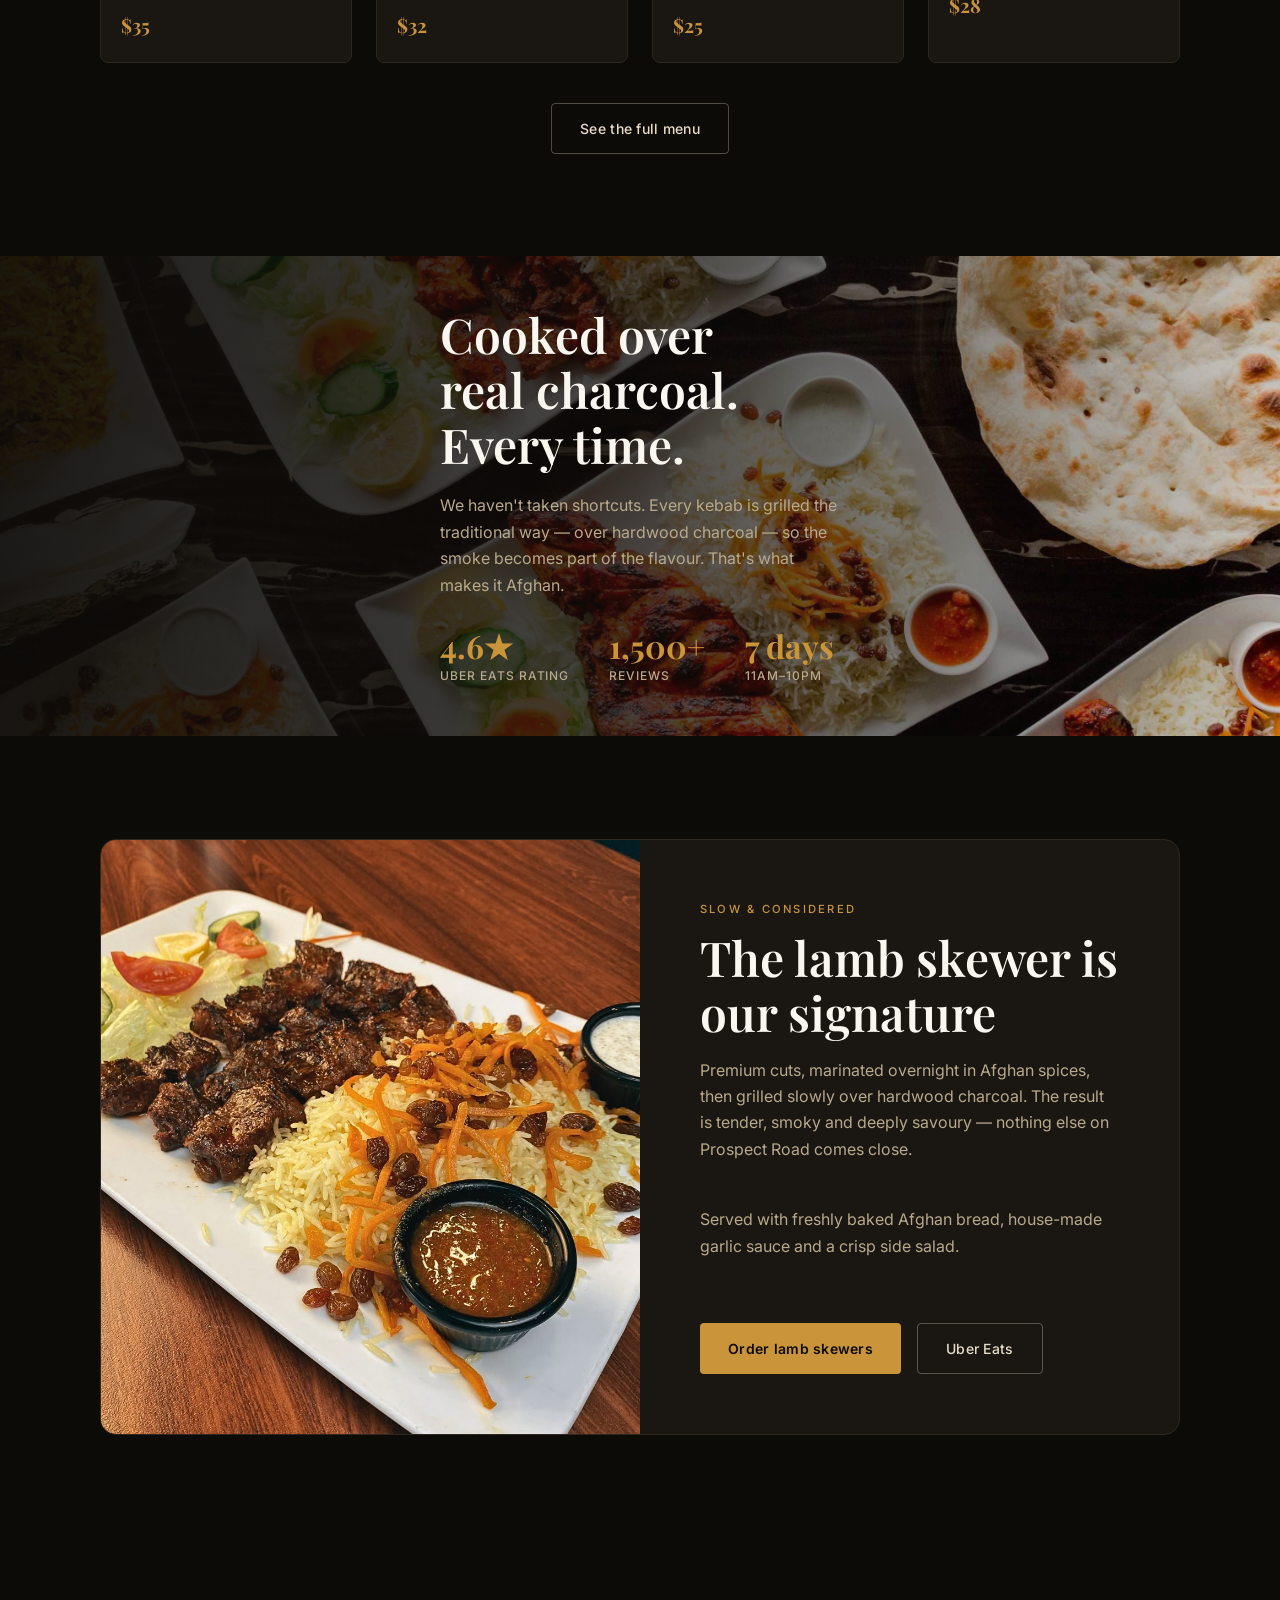
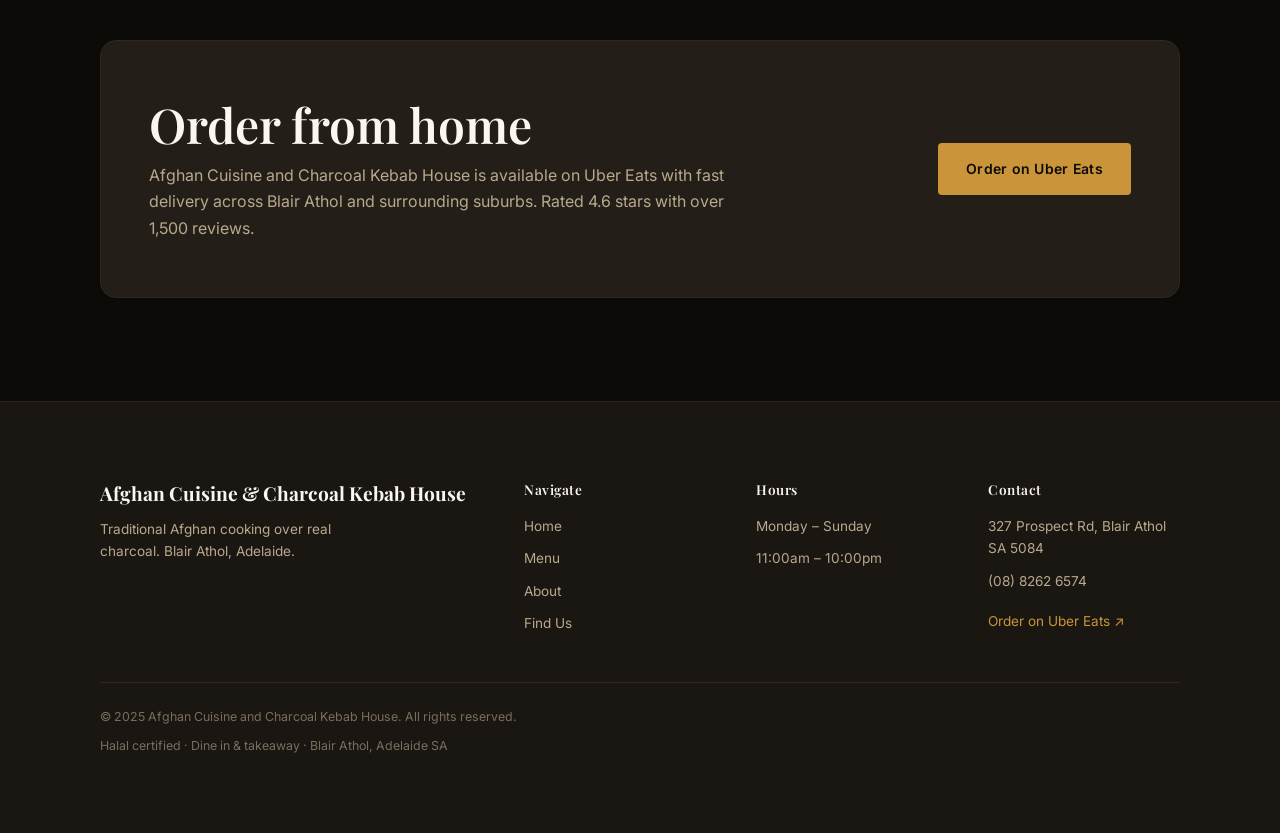
==== commit fd97dea6: "changes" ====
--- a/index.html
+++ b/index.html
@@ -94,15 +94,6 @@
 
   <main>
 
-    <!-- Call Bar -->
-  <div class="call-bar" role="complementary" aria-label="Contact us">
-    <p class="call-bar-text">📞 Call to order or enquire   <!-- Hero -->nbsp;<span>Mon–Sun, 11am–10pm</span></p>
-    <a href="tel:+61882626574" class="call-bar-btn">
-      <svg width="16" height="16" viewBox="0 0 24 24" fill="none" stroke="currentColor" stroke-width="2" stroke-linecap="round" stroke-linejoin="round"><path d="M22 16.92v3a2 2 0 0 1-2.18 2 19.79 19.79 0 0 1-8.63-3.07A19.5 19.5 0 0 1 4.69 10.5 19.79 19.79 0 0 1 1.58 4a2 2 0 0 1 1.82-2.18h3a2 2 0 0 1 2 1.72 12.84 12.84 0 0 0 .7 2.81 2 2 0 0 1-.45 2.11L7.91 9.91a16 16 0 0 0 6 6l1.27-1.27a2 2 0 0 1 2.11-.45 12.84 12.84 0 0 0 2.81.7A2 2 0 0 1 22 16.92z"/></svg>
-      (08) 8262 6574
-    </a>
-  </div>
-
   <!-- Hero -->
     <section class="hero" aria-label="Welcome to Afghan Cuisine and Charcoal Kebab House">
       <div class="hero-bg" role="img" aria-label="Overhead spread of Afghan dishes including kebabs, Kabuli Pulao and bread"></div>
--- a/assets/css/style.css
+++ b/assets/css/style.css
@@ -173,6 +173,25 @@
   background: var(--gold-light);
 }
 
+.nav-phone {
+  display: none;
+  align-items: center;
+  gap: 6px;
+  font-size: 0.85rem;
+  font-weight: 600;
+  color: var(--parchment);
+  white-space: nowrap;
+  transition: color var(--transition);
+}
+
+.nav-phone:hover {
+  color: var(--gold);
+}
+
+.nav-phone svg {
+  color: var(--gold);
+}
+
 .nav-hamburger {
   background: none;
   border: none;
@@ -235,6 +254,7 @@
 @media (min-width: 768px) {
   .nav-links { display: flex; }
   .nav-order-btn { display: inline-block; }
+  .nav-phone { display: inline-flex; }
   .nav-hamburger { display: none; }
 }
 
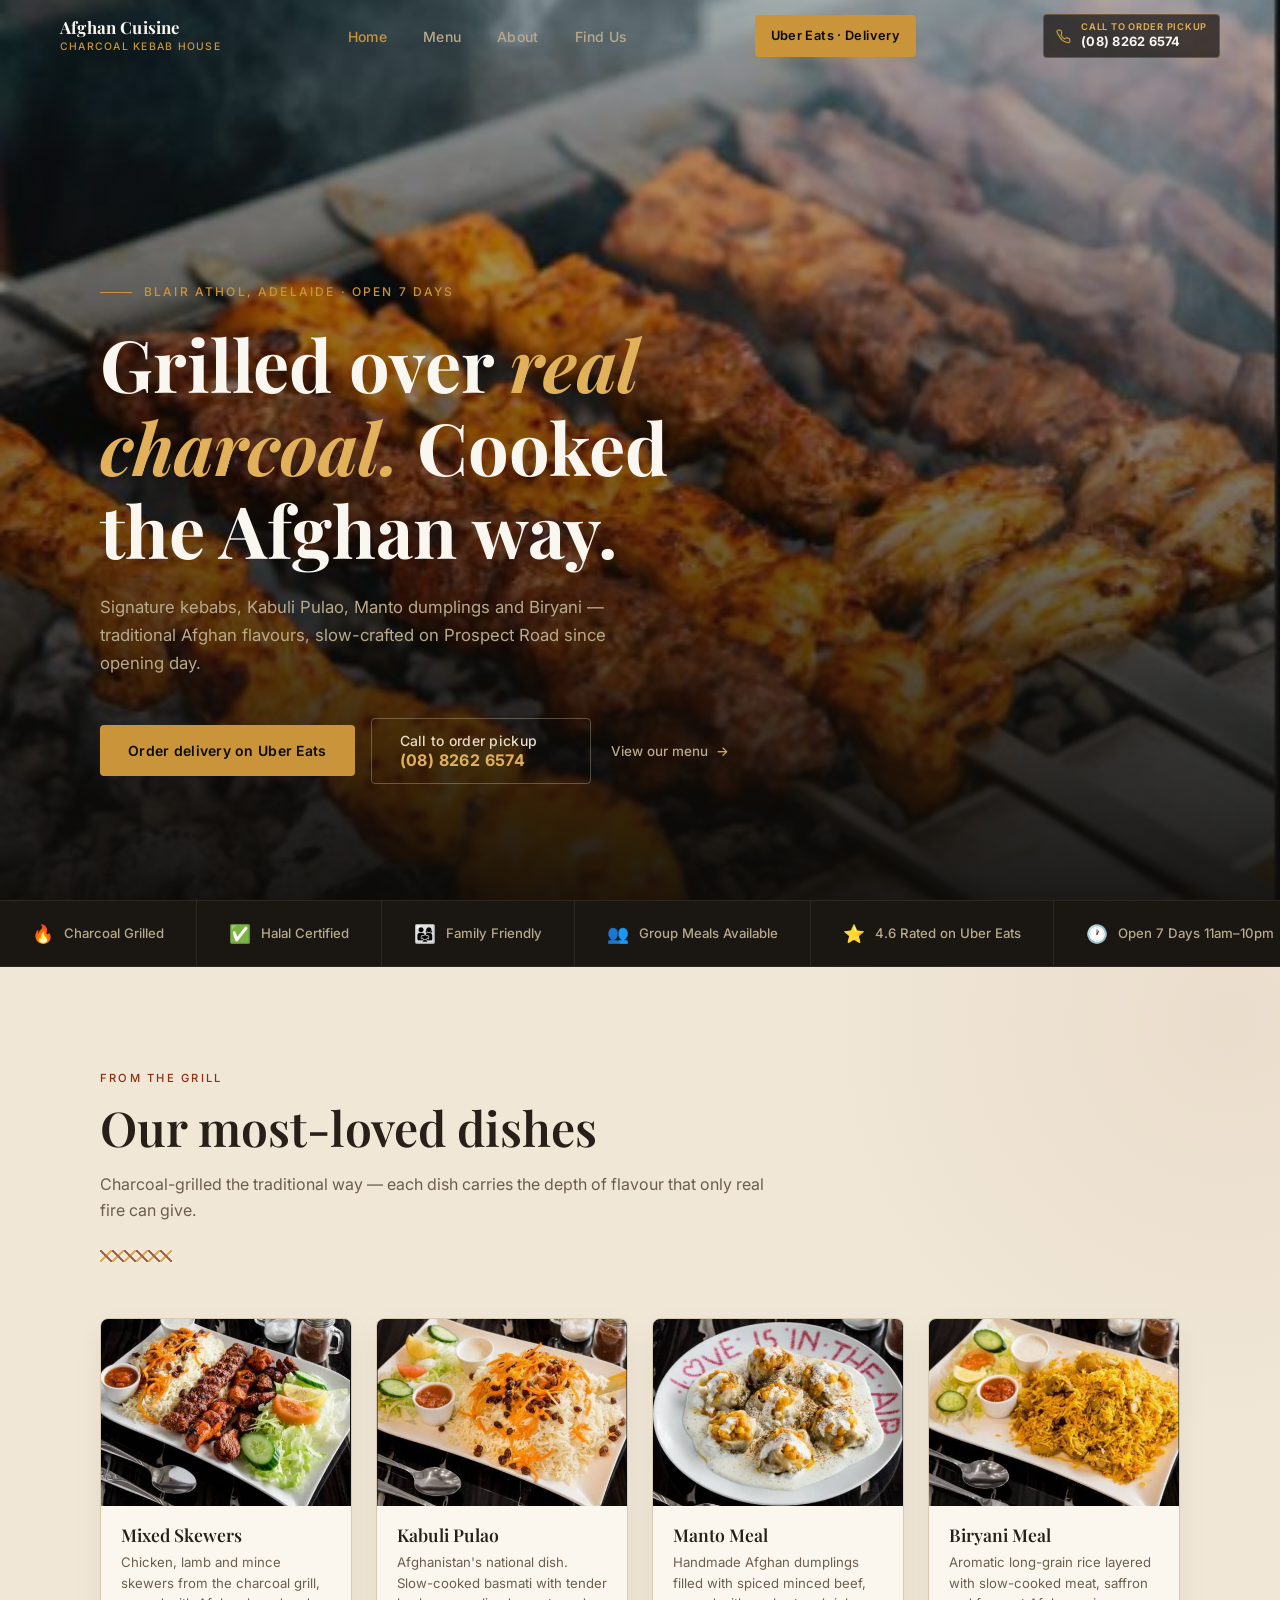
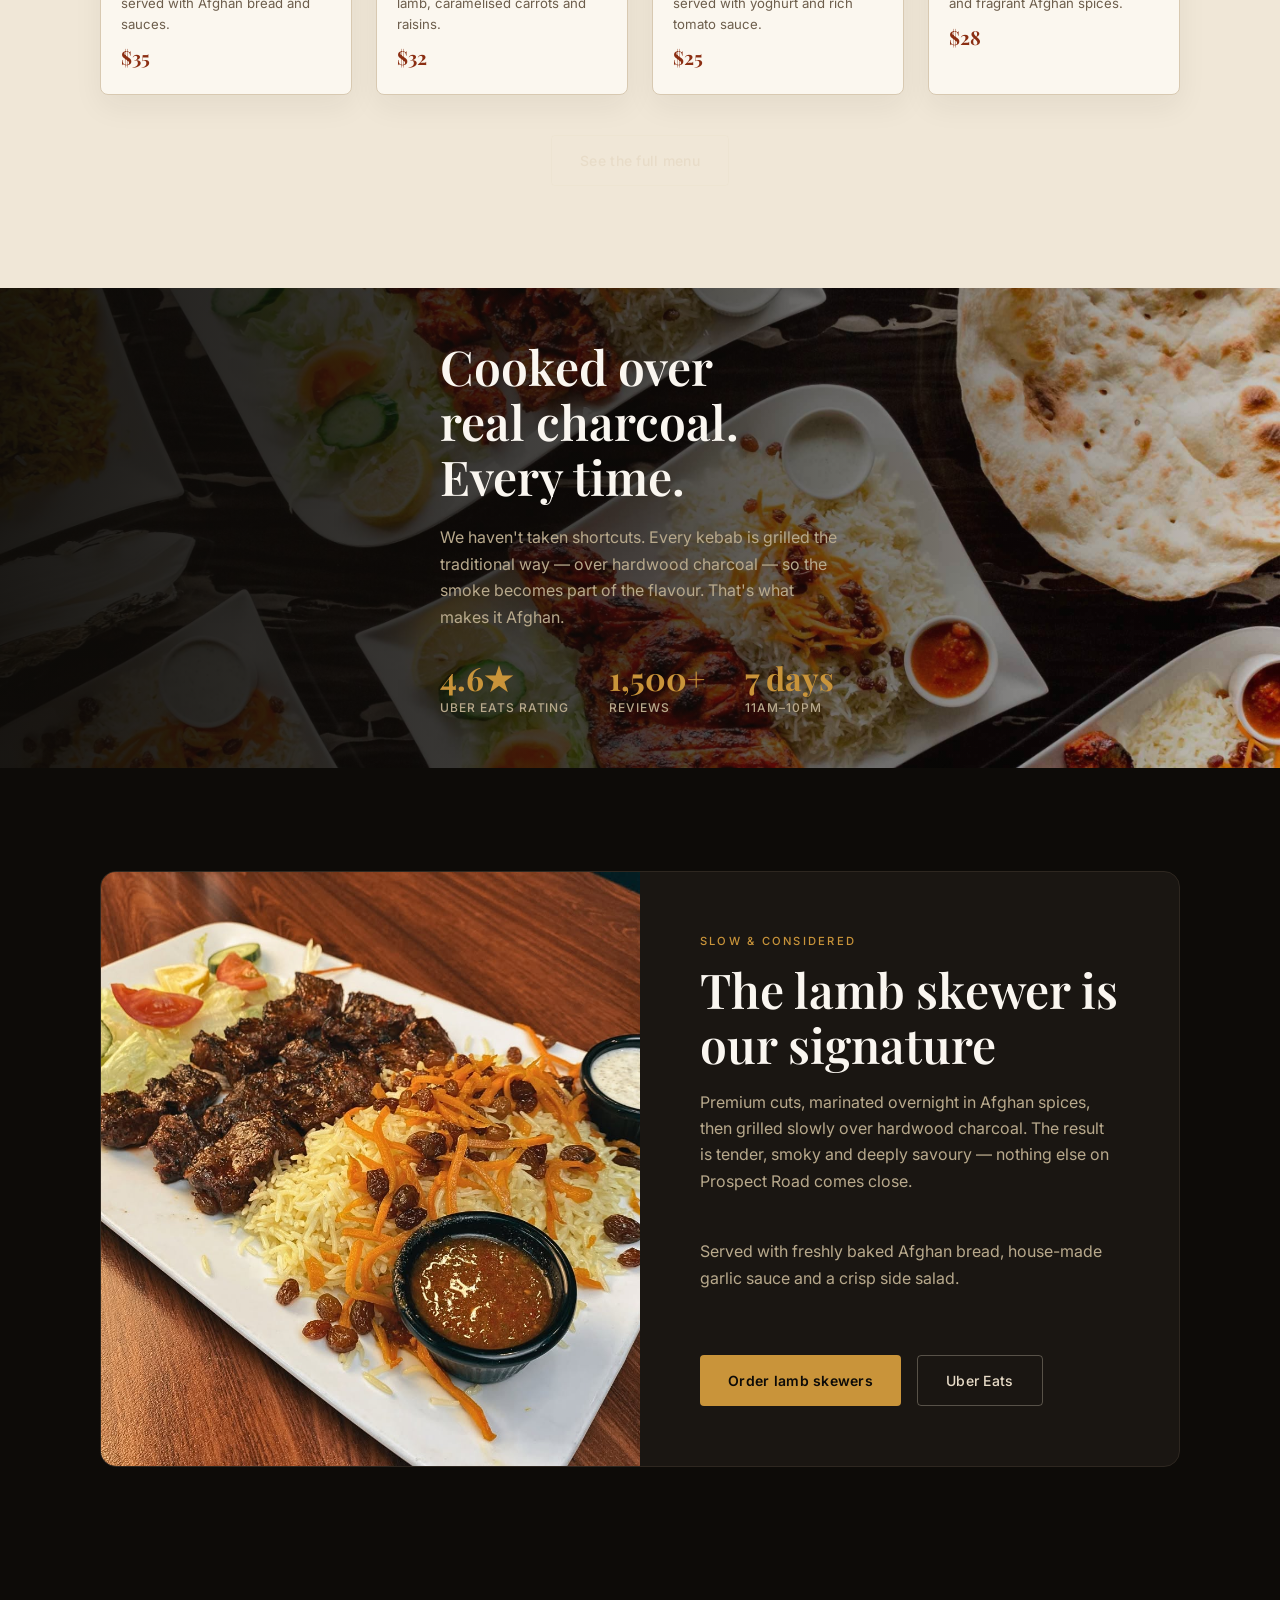
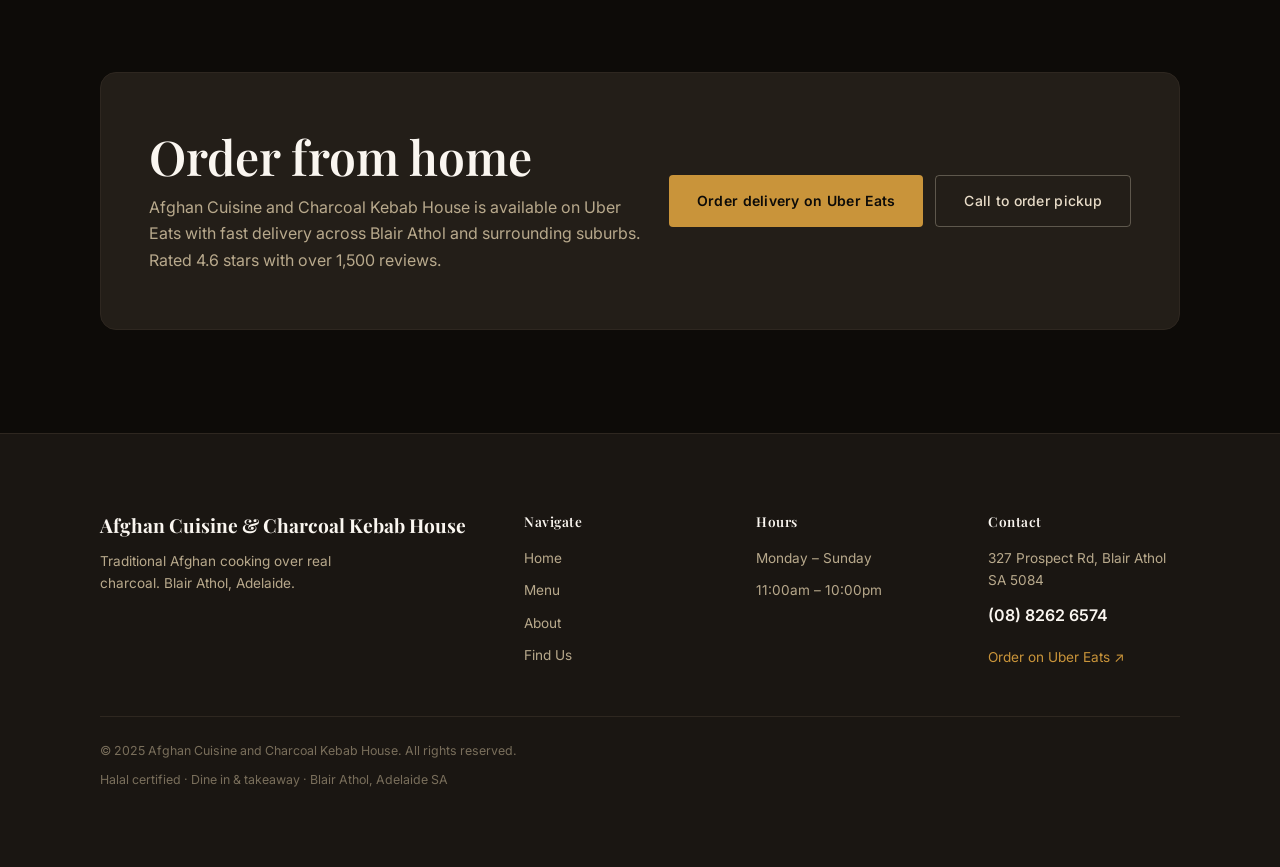
==== commit e003e6fd: "Refresh site design and ordering CTAs" ====
--- a/index.html
+++ b/index.html
@@ -71,10 +71,13 @@
     </ul>
     <a href="https://www.ubereats.com/au/store/afghan-cuisine-and-charcoal-kebab-house/RWX0s6DjTACkVv3nphXjUA"
        target="_blank" rel="noopener noreferrer"
-       class="nav-order-btn">Order on Uber Eats</a>
-    <a href="tel:+61882626574" class="nav-phone" aria-label="Call us">
+       class="nav-order-btn">Uber Eats · Delivery</a>
+    <a href="tel:+61882626574" class="nav-phone" aria-label="Call to order pickup, (08) 8262 6574">
       <svg width="15" height="15" viewBox="0 0 24 24" fill="none" stroke="currentColor" stroke-width="2" stroke-linecap="round" stroke-linejoin="round"><path d="M22 16.92v3a2 2 0 0 1-2.18 2 19.79 19.79 0 0 1-8.63-3.07A19.5 19.5 0 0 1 4.69 10.5 19.79 19.79 0 0 1 1.58 4a2 2 0 0 1 1.82-2.18h3a2 2 0 0 1 2 1.72 12.84 12.84 0 0 0 .7 2.81 2 2 0 0 1-.45 2.11L7.91 9.91a16 16 0 0 0 6 6l1.27-1.27a2 2 0 0 1 2.11-.45 12.84 12.84 0 0 0 2.81.7A2 2 0 0 1 22 16.92z"/></svg>
-      (08) 8262 6574
+      <span class="nav-phone-copy">
+        <span class="nav-phone-label">Call to order pickup</span>
+        <span class="nav-phone-number">(08) 8262 6574</span>
+      </span>
     </a>
     <button class="nav-hamburger" aria-label="Open menu" aria-expanded="false">
       <span></span><span></span><span></span>
@@ -103,10 +106,14 @@
         <h1>Grilled over <em>real charcoal.</em> Cooked the Afghan way.</h1>
         <p class="hero-sub">Signature kebabs, Kabuli Pulao, Manto dumplings and Biryani — traditional Afghan flavours, slow-crafted on Prospect Road since opening day.</p>
         <div class="hero-actions">
-          <a href="menu.html" class="btn-primary">View our menu</a>
           <a href="https://www.ubereats.com/au/store/afghan-cuisine-and-charcoal-kebab-house/RWX0s6DjTACkVv3nphXjUA"
              target="_blank" rel="noopener noreferrer"
-             class="btn-ghost">Order on Uber Eats</a>
+             class="btn-primary">Order delivery on Uber Eats</a>
+          <a href="tel:+61882626574" class="btn-ghost btn-pickup" aria-label="Call to order pickup, (08) 8262 6574">
+            <span>Call to order pickup</span>
+            <strong>(08) 8262 6574</strong>
+          </a>
+          <a href="menu.html" class="hero-menu-link">View our menu <span aria-hidden="true">→</span></a>
         </div>
       </div>
     </section>
@@ -124,12 +131,13 @@
     </div>
 
     <!-- Featured Dishes -->
-    <section class="section" aria-labelledby="featured-heading">
+    <section class="section section-warm" aria-labelledby="featured-heading">
       <div class="container">
         <div class="section-header">
           <span class="eyebrow">From the grill</span>
           <h2 id="featured-heading">Our most-loved dishes</h2>
           <p>Charcoal-grilled the traditional way — each dish carries the depth of flavour that only real fire can give.</p>
+          <span class="heritage-motif" aria-hidden="true"></span>
         </div>
         <div class="featured-grid">
 
@@ -255,11 +263,14 @@
             <h2>Order from home</h2>
             <p>Afghan Cuisine and Charcoal Kebab House is available on Uber Eats with fast delivery across Blair Athol and surrounding suburbs. Rated 4.6 stars with over 1,500 reviews.</p>
           </div>
-          <a href="https://www.ubereats.com/au/store/afghan-cuisine-and-charcoal-kebab-house/RWX0s6DjTACkVv3nphXjUA"
-             target="_blank" rel="noopener noreferrer"
-             class="btn-primary" style="flex-shrink: 0;">
-            Order on Uber Eats
-          </a>
+          <div class="order-choice-group">
+            <a href="https://www.ubereats.com/au/store/afghan-cuisine-and-charcoal-kebab-house/RWX0s6DjTACkVv3nphXjUA"
+               target="_blank" rel="noopener noreferrer"
+               class="btn-primary">Order delivery on Uber Eats</a>
+            <a href="tel:+61882626574" class="btn-ghost btn-pickup" aria-label="Call to order pickup, (08) 8262 6574">
+              Call to order pickup
+            </a>
+          </div>
         </div>
       </div>
     </section>
--- a/assets/css/style.css
+++ b/assets/css/style.css
@@ -535,8 +535,38 @@
   font-size: 0.825rem;
   color: var(--parchment-dim);
   line-height: 1.55;
-  margin-bottom: 14px;
+  margin-bottom: 8px;
   max-width: none;
+}
+
+.dish-card-desc.is-collapsed {
+  max-height: 6.2em;
+  overflow: hidden;
+}
+
+.dish-card-desc.is-expanded {
+  max-height: none;
+}
+
+.dish-card-more {
+  align-self: flex-start;
+  margin: 0 0 12px;
+  padding: 0;
+  border: 0;
+  background: transparent;
+  color: var(--gold);
+  font: inherit;
+  font-size: 0.78rem;
+  cursor: pointer;
+}
+
+.dish-card-more:hover,
+.dish-card-more:focus-visible {
+  text-decoration: underline;
+}
+
+.dish-card-more[hidden] {
+  display: none;
 }
 
 .dish-card-price {
@@ -1122,3 +1152,299 @@
   }
   .hero-bg { transform: scale(1); }
 }
+
+/* ─── Heritage editorial refresh ─── */
+:root {
+  --sand: #F0E7D7;
+  --sand-light: #FBF7EF;
+  --sand-ink: #271F18;
+  --sand-muted: #6D5E4C;
+}
+
+.nav-order-btn {
+  padding-inline: 16px;
+  box-shadow: 0 6px 20px rgba(201, 148, 58, 0.12);
+}
+
+.nav-phone {
+  gap: 10px;
+  padding: 7px 12px;
+  border: 1px solid rgba(201, 148, 58, 0.35);
+  border-radius: var(--radius-sm);
+  background: rgba(26, 22, 18, 0.72);
+}
+
+.nav-phone-copy {
+  display: flex;
+  flex-direction: column;
+  gap: 2px;
+  line-height: 1.15;
+}
+
+.nav-phone-label {
+  color: var(--gold-light);
+  font-size: 0.58rem;
+  font-weight: 600;
+  letter-spacing: 0.08em;
+  text-transform: uppercase;
+}
+
+.nav-phone-number {
+  color: var(--white);
+  font-size: 0.8rem;
+  font-weight: 700;
+  letter-spacing: 0.02em;
+}
+
+@media (min-width: 768px) and (max-width: 1080px) {
+  .nav { padding-inline: 18px; }
+  .nav-links { gap: 16px; }
+  .nav-logo-name { font-size: 0.92rem; }
+  .nav-logo-tag { font-size: 0.55rem; letter-spacing: 0.08em; }
+  .nav-order-btn { padding: 9px 11px; font-size: 0.7rem; }
+  .nav-phone { padding: 7px 9px; }
+  .nav-phone-label { display: none; }
+  .nav-phone-number { font-size: 0.72rem; }
+}
+
+.hero-content {
+  padding-bottom: clamp(72px, 10vw, 116px);
+}
+
+.hero-sub {
+  max-width: 48ch;
+}
+
+.hero-actions .btn-pickup {
+  flex-direction: column;
+  align-items: flex-start;
+  justify-content: center;
+  gap: 1px;
+  line-height: 1.25;
+  min-width: 220px;
+}
+
+.hero-actions .btn-pickup strong {
+  color: var(--gold-light);
+  font-size: 1rem;
+  letter-spacing: 0.025em;
+}
+
+.hero-menu-link {
+  color: var(--parchment-dim);
+  font-size: 0.84rem;
+  font-weight: 500;
+  padding: 12px 4px;
+  transition: color var(--transition);
+}
+
+.hero-menu-link:hover { color: var(--white); }
+.hero-menu-link span { color: var(--gold-light); margin-left: 4px; }
+
+.section-warm {
+  color: var(--sand-ink);
+  background-color: var(--sand);
+  background-image: radial-gradient(circle at 96% 6%, rgba(139, 46, 18, 0.055), transparent 28%);
+}
+
+.section-warm h1,
+.section-warm h2,
+.section-warm h3,
+.section-warm .about-lead {
+  color: var(--sand-ink);
+}
+
+.section-warm p { color: var(--sand-muted); }
+.section-warm .section-header .eyebrow { color: var(--ember); }
+.section-warm .section-header { max-width: 760px; }
+.section-warm .dish-card {
+  background: var(--sand-light);
+  border-color: #D8C9B1;
+  box-shadow: 0 12px 30px rgba(39, 31, 24, 0.06);
+}
+.section-warm .dish-card:hover {
+  border-color: rgba(139, 46, 18, 0.48);
+  box-shadow: 0 18px 36px rgba(39, 31, 24, 0.1);
+}
+.section-warm .dish-card-img { background: #E5D8C3; }
+.section-warm .dish-card-name { color: var(--sand-ink); }
+.section-warm .dish-card-desc { color: var(--sand-muted); }
+.section-warm .dish-card-price { color: var(--ember); }
+.section-warm .dish-card-more { color: var(--ember); }
+.section-warm .badge {
+  background: rgba(251, 247, 239, 0.72);
+  border-color: #D8C9B1;
+  color: var(--sand-muted);
+}
+.section-warm .contact-detail-icon {
+  background: var(--sand-light);
+  border-color: #D8C9B1;
+}
+.section-warm .contact-detail-body strong { color: var(--sand-muted); }
+.section-warm .contact-detail-body p,
+.section-warm .contact-detail-body a { color: var(--sand-ink); }
+.section-warm .contact-detail-body a:hover { color: var(--ember); }
+.section-warm .hours-table td { color: var(--sand-muted); border-bottom-color: #D8C9B1; }
+.section-warm .hours-table td:first-child { color: var(--sand-ink); }
+.section-warm .map-container { border-color: #D8C9B1; }
+
+.heritage-motif {
+  display: block;
+  width: 72px;
+  height: 12px;
+  margin-top: 26px;
+  opacity: 0.72;
+  background-image:
+    linear-gradient(45deg, transparent 43%, var(--ember) 45%, var(--ember) 55%, transparent 57%),
+    linear-gradient(-45deg, transparent 43%, var(--gold) 45%, var(--gold) 55%, transparent 57%);
+  background-size: 12px 12px;
+  background-repeat: repeat-x;
+}
+
+.order-choice-group {
+  display: flex;
+  align-items: center;
+  flex-wrap: wrap;
+  gap: 12px;
+}
+
+.order-choice-group .btn-pickup { white-space: nowrap; }
+
+.uber-banner .order-choice-group { flex: 0 0 auto; }
+
+.menu-order-strip {
+  background: var(--charcoal);
+  border-bottom: 1px solid var(--border);
+  padding-block: 16px;
+}
+
+.menu-order-strip-inner {
+  display: flex;
+  align-items: center;
+  justify-content: space-between;
+  gap: 16px;
+}
+
+.menu-order-strip-inner > p {
+  color: var(--parchment-dim);
+  font-size: 0.85rem;
+  max-width: none;
+}
+
+.menu-order-strip .btn-primary,
+.menu-order-strip .btn-ghost {
+  min-height: 42px;
+  padding: 10px 16px;
+  font-size: 0.78rem;
+}
+
+.menu-content {
+  background: var(--sand);
+  color: var(--sand-ink);
+}
+
+.menu-content .menu-category-header h2 { color: var(--sand-ink); }
+.menu-content .menu-category-header p { color: var(--sand-muted); }
+.menu-content .menu-category-header { max-width: 720px; }
+.menu-content .dish-card {
+  background: var(--sand-light);
+  border-color: #D8C9B1;
+  box-shadow: 0 10px 26px rgba(39, 31, 24, 0.055);
+}
+.menu-content .dish-card:hover { border-color: rgba(139, 46, 18, 0.48); }
+.menu-content .dish-card-img { background: #E5D8C3; }
+.menu-content .dish-card-name { color: var(--sand-ink); }
+.menu-content .dish-card-desc { color: var(--sand-muted); }
+.menu-content .dish-card-price { color: var(--ember); }
+.menu-content .dish-card-more { color: var(--ember); }
+.menu-content .dish-card-placeholder { background: linear-gradient(135deg, #E5D8C3, #F1E7D7); }
+.menu-content .dish-card-placeholder span { color: var(--sand-muted); opacity: 0.8; }
+.menu-content .menu-loading { color: var(--sand-muted); }
+
+.contact-phone-action {
+  display: inline-block;
+  margin-top: 3px;
+  font-family: var(--font-display);
+  font-size: clamp(1.35rem, 3vw, 1.8rem) !important;
+  font-weight: 700;
+  letter-spacing: 0.015em;
+  text-decoration: underline;
+  text-decoration-color: rgba(139, 46, 18, 0.32);
+  text-underline-offset: 5px;
+}
+
+.footer-list a[href^="tel:"] {
+  color: var(--white);
+  font-size: 1rem;
+  font-weight: 600;
+}
+
+.mobile-order-bar { display: none; }
+
+@media (max-width: 767px) {
+  body { padding-bottom: calc(84px + env(safe-area-inset-bottom)); }
+  .hero-content { padding-bottom: calc(120px + env(safe-area-inset-bottom)); }
+  .hero-actions { gap: 10px; align-items: stretch; }
+  .hero-actions .btn-primary,
+  .hero-actions .btn-pickup {
+    width: 100%;
+    min-height: 56px;
+    justify-content: center;
+    align-items: center;
+  }
+  .hero-actions .hero-menu-link { align-self: center; padding-block: 4px; }
+  .menu-order-strip-inner { align-items: flex-start; flex-direction: column; }
+  .order-choice-group { width: 100%; }
+  .order-choice-group .btn-primary,
+  .order-choice-group .btn-pickup {
+    flex: 1 1 145px;
+    min-height: 50px;
+    justify-content: center;
+    text-align: center;
+    padding: 10px 12px;
+    white-space: normal;
+  }
+  .mobile-order-bar {
+    position: fixed;
+    z-index: 120;
+    inset: auto 0 0;
+    display: grid;
+    grid-template-columns: minmax(0, 1fr) minmax(0, 1fr);
+    gap: 8px;
+    padding: 8px max(12px, env(safe-area-inset-left)) calc(8px + env(safe-area-inset-bottom));
+    border-top: 1px solid rgba(201, 148, 58, 0.35);
+    background: rgba(13, 11, 8, 0.97);
+    backdrop-filter: blur(16px);
+  }
+  .mobile-order-bar a {
+    display: flex;
+    min-width: 0;
+    min-height: 58px;
+    flex-direction: column;
+    align-items: center;
+    justify-content: center;
+    gap: 2px;
+    padding: 6px 8px;
+    border: 1px solid transparent;
+    border-radius: var(--radius-sm);
+    line-height: 1.15;
+    text-align: center;
+  }
+  .mobile-order-bar span {
+    font-size: 0.57rem;
+    font-weight: 600;
+    letter-spacing: 0.07em;
+  }
+  .mobile-order-bar strong {
+    font-size: clamp(0.72rem, 3.25vw, 0.9rem);
+    font-weight: 700;
+  }
+  .mobile-order-delivery { background: var(--gold); color: var(--black); }
+  .mobile-order-pickup {
+    background: var(--surface);
+    border-color: rgba(201, 148, 58, 0.62) !important;
+    color: var(--white);
+  }
+  .mobile-order-pickup span { color: var(--gold-light); }
+  .mobile-order-pickup strong { font-size: clamp(0.69rem, 3vw, 0.86rem); }
+}
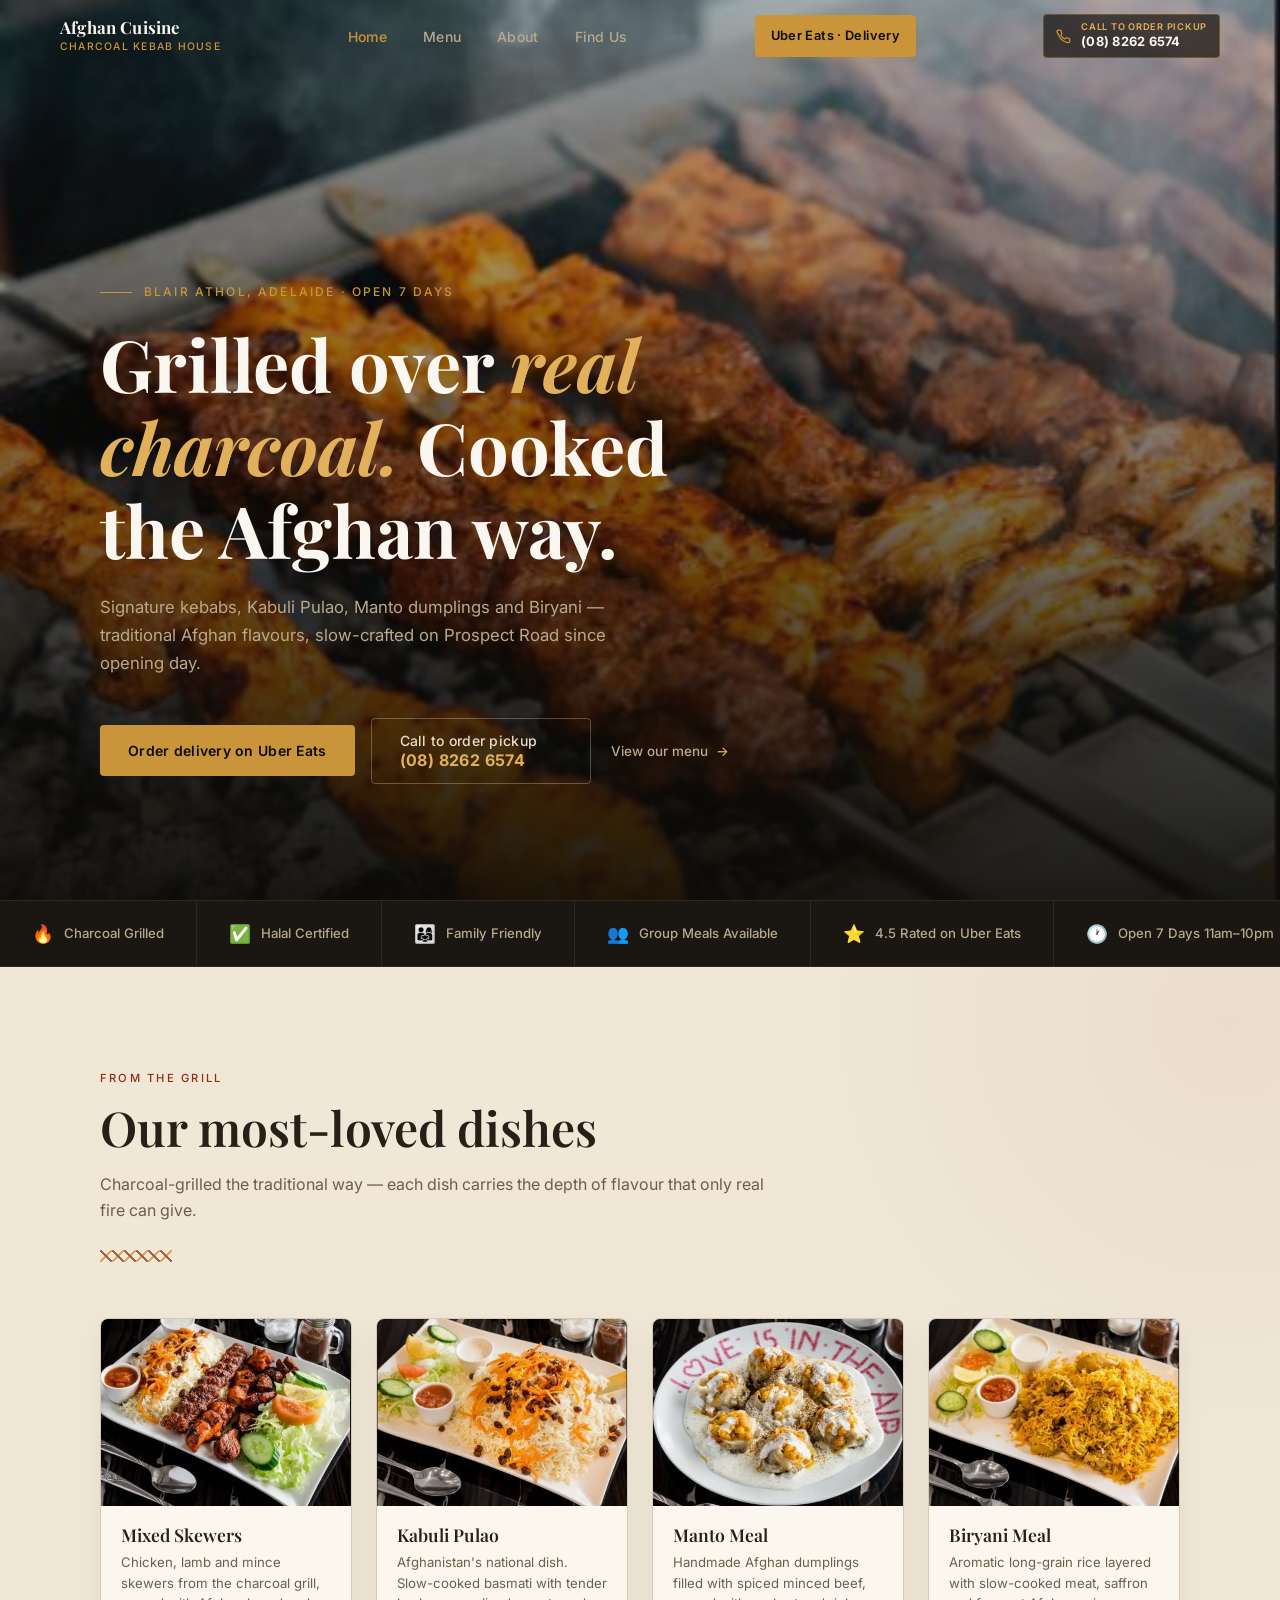
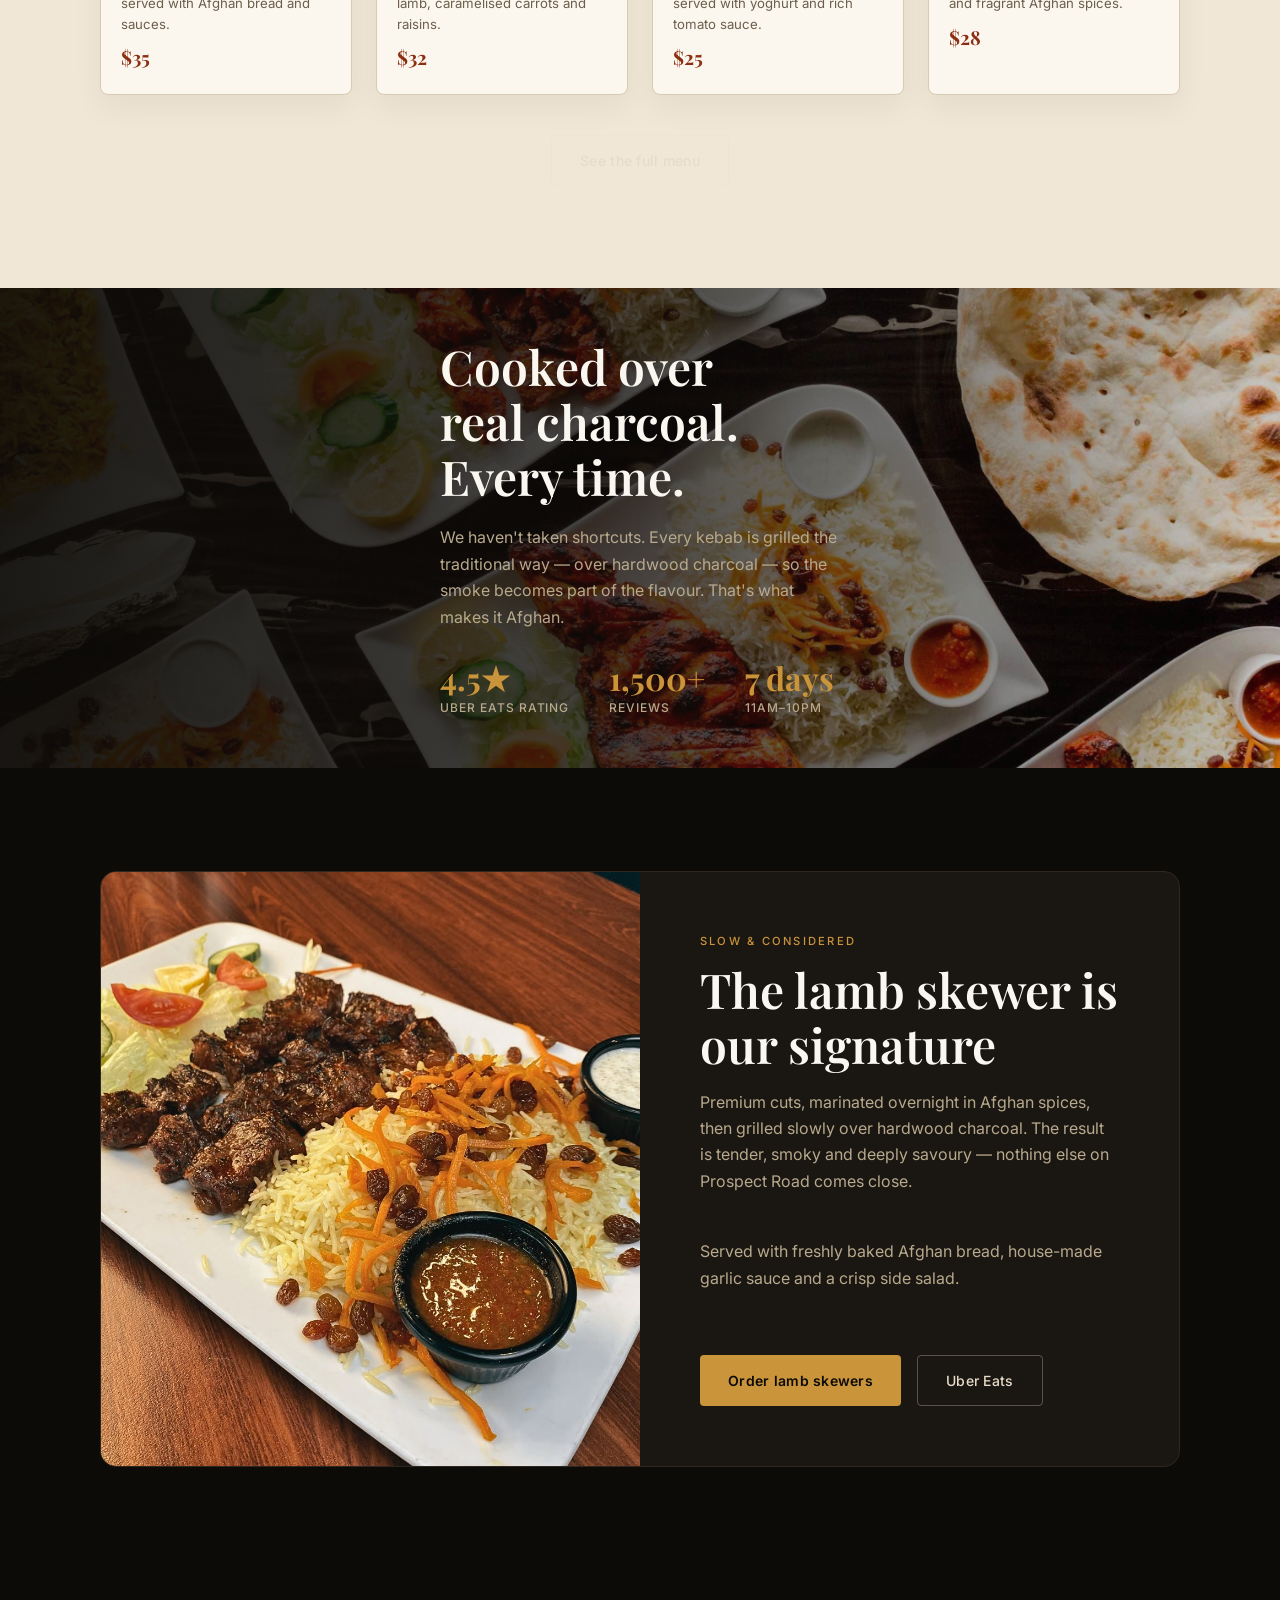
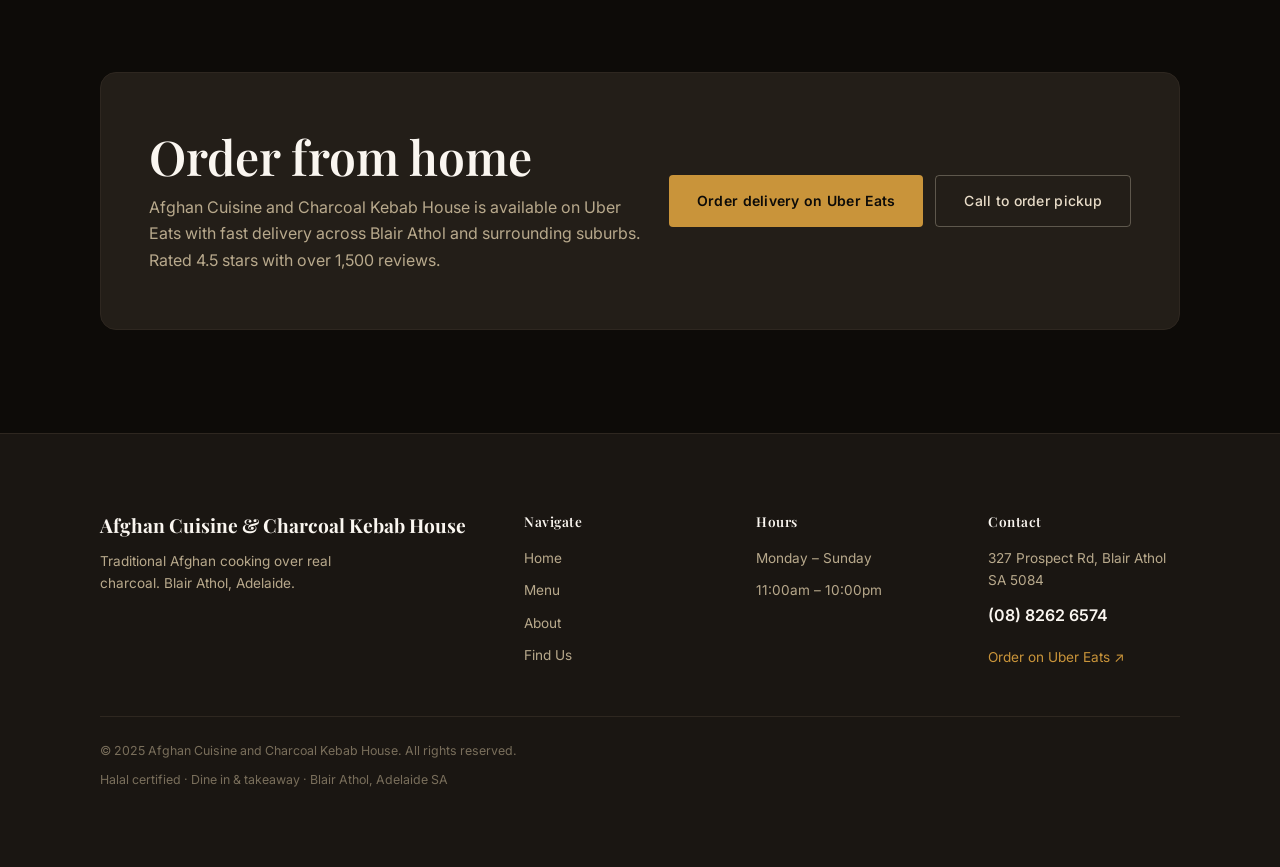
==== commit f05436f4: "Improve technical SEO and crawlable menu" ====
--- a/index.html
+++ b/index.html
@@ -5,20 +5,32 @@
   <meta name="viewport" content="width=device-width, initial-scale=1, viewport-fit=cover">
   <title>Afghan Cuisine & Charcoal Kebab House | Blair Athol, Adelaide SA</title>
   <meta name="description" content="Authentic Afghan charcoal-grilled kebabs, Kabuli Pulao, Manto dumplings and Biryani in Blair Athol, Adelaide. Dine in, takeaway and Uber Eats. Open 7 days, 11am–10pm.">
-  <link rel="canonical" href="https://afghankebabhouse.com.au/">
+  <link rel="canonical" href="https://afghan-cuisine-charcoal-kebab-house-prospect-rd.pages.dev/">
 
   <!-- Open Graph -->
   <meta property="og:type" content="website">
-  <meta property="og:url" content="https://afghankebabhouse.com.au/">
+  <meta property="og:site_name" content="Afghan Cuisine &amp; Charcoal Kebab House">
+  <meta property="og:url" content="https://afghan-cuisine-charcoal-kebab-house-prospect-rd.pages.dev/">
   <meta property="og:title" content="Afghan Cuisine & Charcoal Kebab House | Blair Athol, Adelaide">
-  <meta property="og:description" content="Authentic charcoal-grilled Afghan kebabs, Kabuli Pulao, Manto dumplings and Biryani. Rated 4.6★ on Uber Eats. Open 7 days.">
-  <meta property="og:image" content="https://afghankebabhouse.com.au/assets/images/hero1.jpeg">
+  <meta property="og:description" content="Authentic charcoal-grilled Afghan kebabs, Kabuli Pulao, Manto dumplings and Biryani. Rated 4.5★ on Uber Eats. Open 7 days.">
+  <meta property="og:image" content="https://afghan-cuisine-charcoal-kebab-house-prospect-rd.pages.dev/assets/images/hero1.jpeg">
+
+  <!-- WebSite structured data -->
+  <script type="application/ld+json">
+  {
+    "@context": "https://schema.org",
+    "@type": "WebSite",
+    "name": "Afghan Cuisine & Charcoal Kebab House",
+    "url": "https://afghan-cuisine-charcoal-kebab-house-prospect-rd.pages.dev/"
+  }
+  </script>
 
   <!-- JSON-LD Structured Data -->
   <script type="application/ld+json">
   {
     "@context": "https://schema.org",
     "@type": "Restaurant",
+    "@id": "https://afghan-cuisine-charcoal-kebab-house-prospect-rd.pages.dev/#restaurant",
     "name": "Afghan Cuisine and Charcoal Kebab House",
     "address": {
       "@type": "PostalAddress",
@@ -28,8 +40,13 @@
       "postalCode": "5084",
       "addressCountry": "AU"
     },
+    "geo": {
+      "@type": "GeoCoordinates",
+      "latitude": -34.8656431,
+      "longitude": 138.5927746
+    },
     "telephone": "+61882626574",
-    "url": "https://afghankebabhouse.com.au/",
+    "url": "https://afghan-cuisine-charcoal-kebab-house-prospect-rd.pages.dev/",
     "servesCuisine": "Afghan",
     "priceRange": "$$",
     "openingHoursSpecification": [
@@ -40,18 +57,20 @@
         "closes": "22:00"
       }
     ],
-    "menu": "https://afghankebabhouse.com.au/menu.html",
-    "hasMenu": "https://afghankebabhouse.com.au/menu.html",
-    "aggregateRating": {
-      "@type": "AggregateRating",
-      "ratingValue": "4.6",
-      "reviewCount": "1500",
-      "bestRating": "5"
-    },
+    "menu": "https://afghan-cuisine-charcoal-kebab-house-prospect-rd.pages.dev/menu.html",
+    "hasMenu": "https://afghan-cuisine-charcoal-kebab-house-prospect-rd.pages.dev/menu.html",
     "sameAs": ["https://www.ubereats.com/au/store/afghan-cuisine-and-charcoal-kebab-house/RWX0s6DjTACkVv3nphXjUA"]
   }
   </script>
 
+  <!-- Google tag (gtag.js) -->
+  <script async src="https://www.googletagmanager.com/gtag/js?id=G-53LRJNML03"></script>
+  <script>
+    window.dataLayer = window.dataLayer || [];
+    function gtag(){dataLayer.push(arguments);}
+    gtag('js', new Date());
+    gtag('config', 'G-53LRJNML03');
+  </script>
   <link rel="stylesheet" href="assets/css/style.css">
   <link rel="icon" href="data:image/svg+xml,<svg xmlns='http://www.w3.org/2000/svg' viewBox='0 0 100 100'><text y='.9em' font-size='90'>🔥</text></svg>">
 </head>
@@ -125,7 +144,7 @@
         <div class="highlight-item"><span class="emoji">✅</span> Halal Certified</div>
         <div class="highlight-item"><span class="emoji">👨‍👩‍👧</span> Family Friendly</div>
         <div class="highlight-item"><span class="emoji">👥</span> Group Meals Available</div>
-        <div class="highlight-item"><span class="emoji">⭐</span> 4.6 Rated on Uber Eats</div>
+        <div class="highlight-item"><span class="emoji">⭐</span> 4.5 Rated on Uber Eats</div>
         <div class="highlight-item"><span class="emoji">🕐</span> Open 7 Days 11am–10pm</div>
       </div>
     </div>
@@ -214,7 +233,7 @@
         <p>We haven't taken shortcuts. Every kebab is grilled the traditional way — over hardwood charcoal — so the smoke becomes part of the flavour. That's what makes it Afghan.</p>
         <div class="charcoal-stats">
           <div class="stat">
-            <span class="stat-number">4.6★</span>
+            <span class="stat-number">4.5★</span>
             <span class="stat-label">Uber Eats rating</span>
           </div>
           <div class="stat">
@@ -261,7 +280,7 @@
         <div class="uber-banner">
           <div class="uber-banner-text">
             <h2>Order from home</h2>
-            <p>Afghan Cuisine and Charcoal Kebab House is available on Uber Eats with fast delivery across Blair Athol and surrounding suburbs. Rated 4.6 stars with over 1,500 reviews.</p>
+            <p>Afghan Cuisine and Charcoal Kebab House is available on Uber Eats with fast delivery across Blair Athol and surrounding suburbs. Rated 4.5 stars with over 1,500 reviews.</p>
           </div>
           <div class="order-choice-group">
             <a href="https://www.ubereats.com/au/store/afghan-cuisine-and-charcoal-kebab-house/RWX0s6DjTACkVv3nphXjUA"
